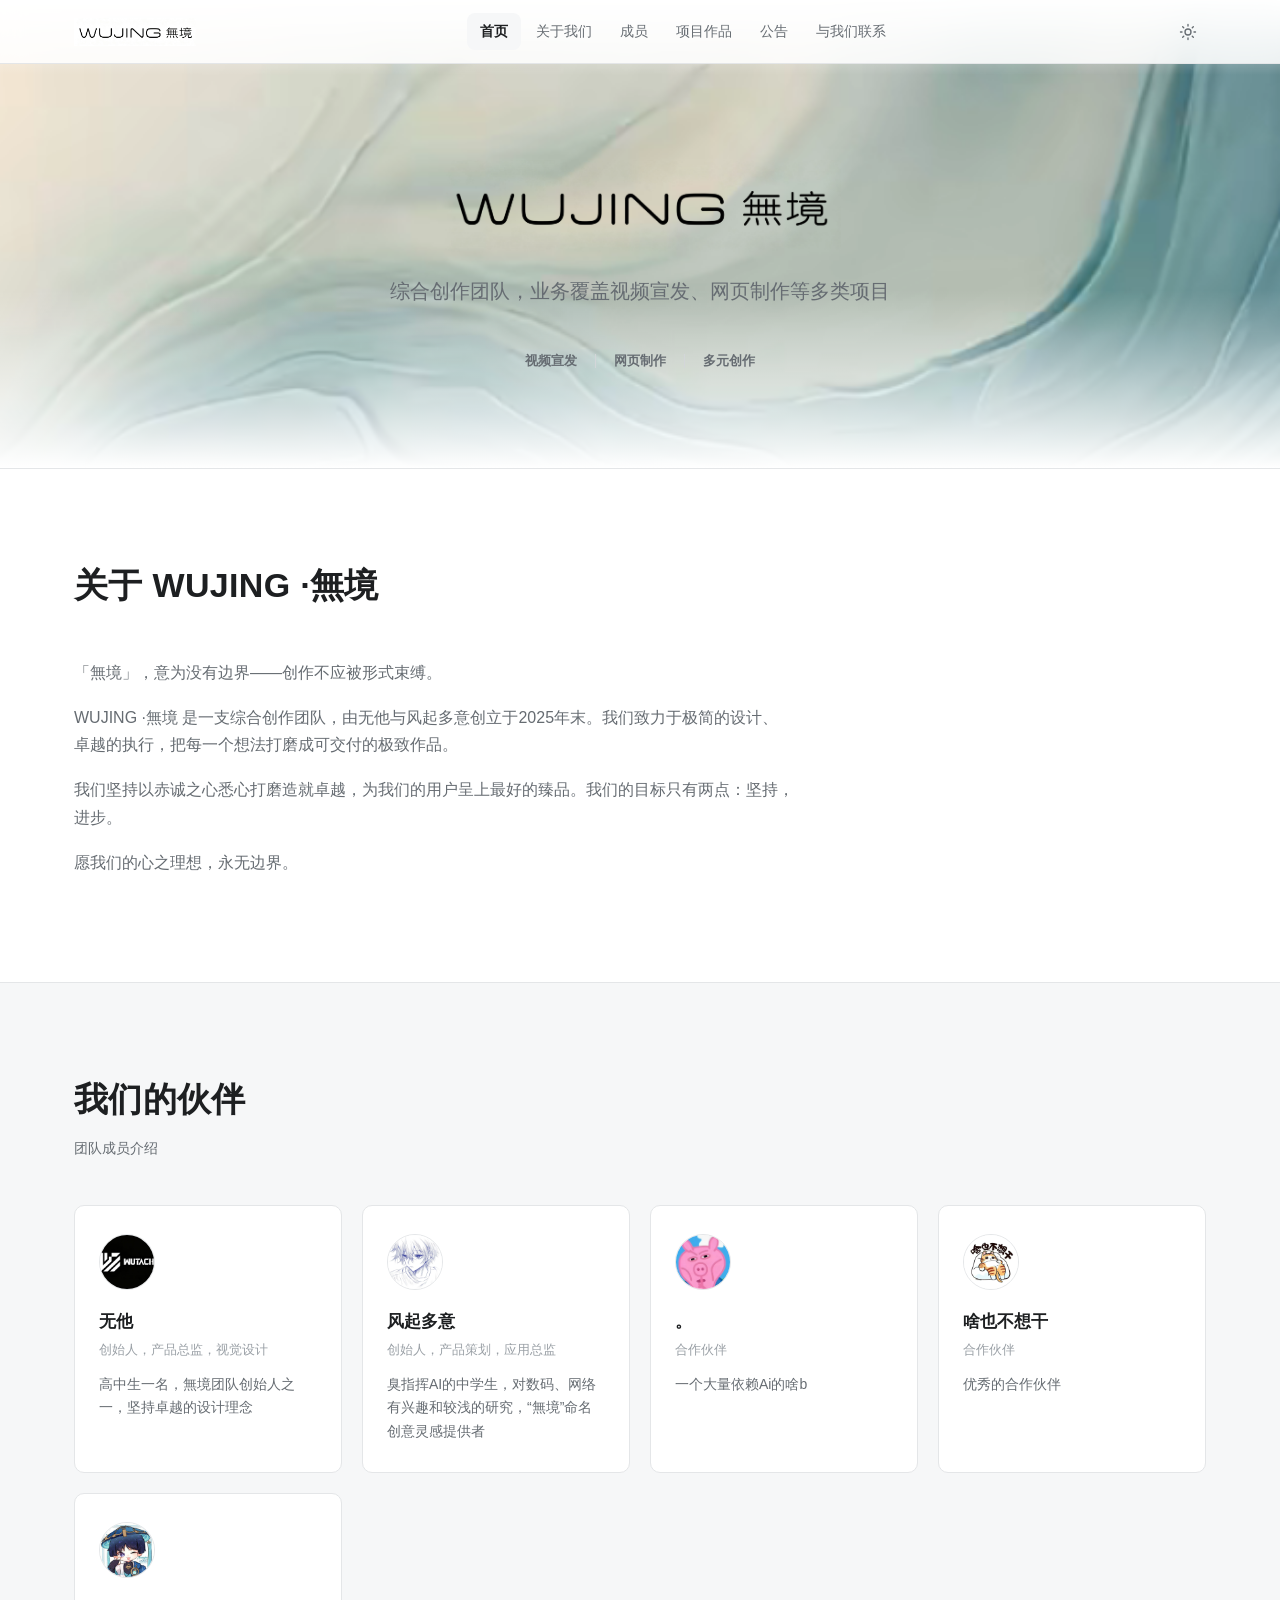
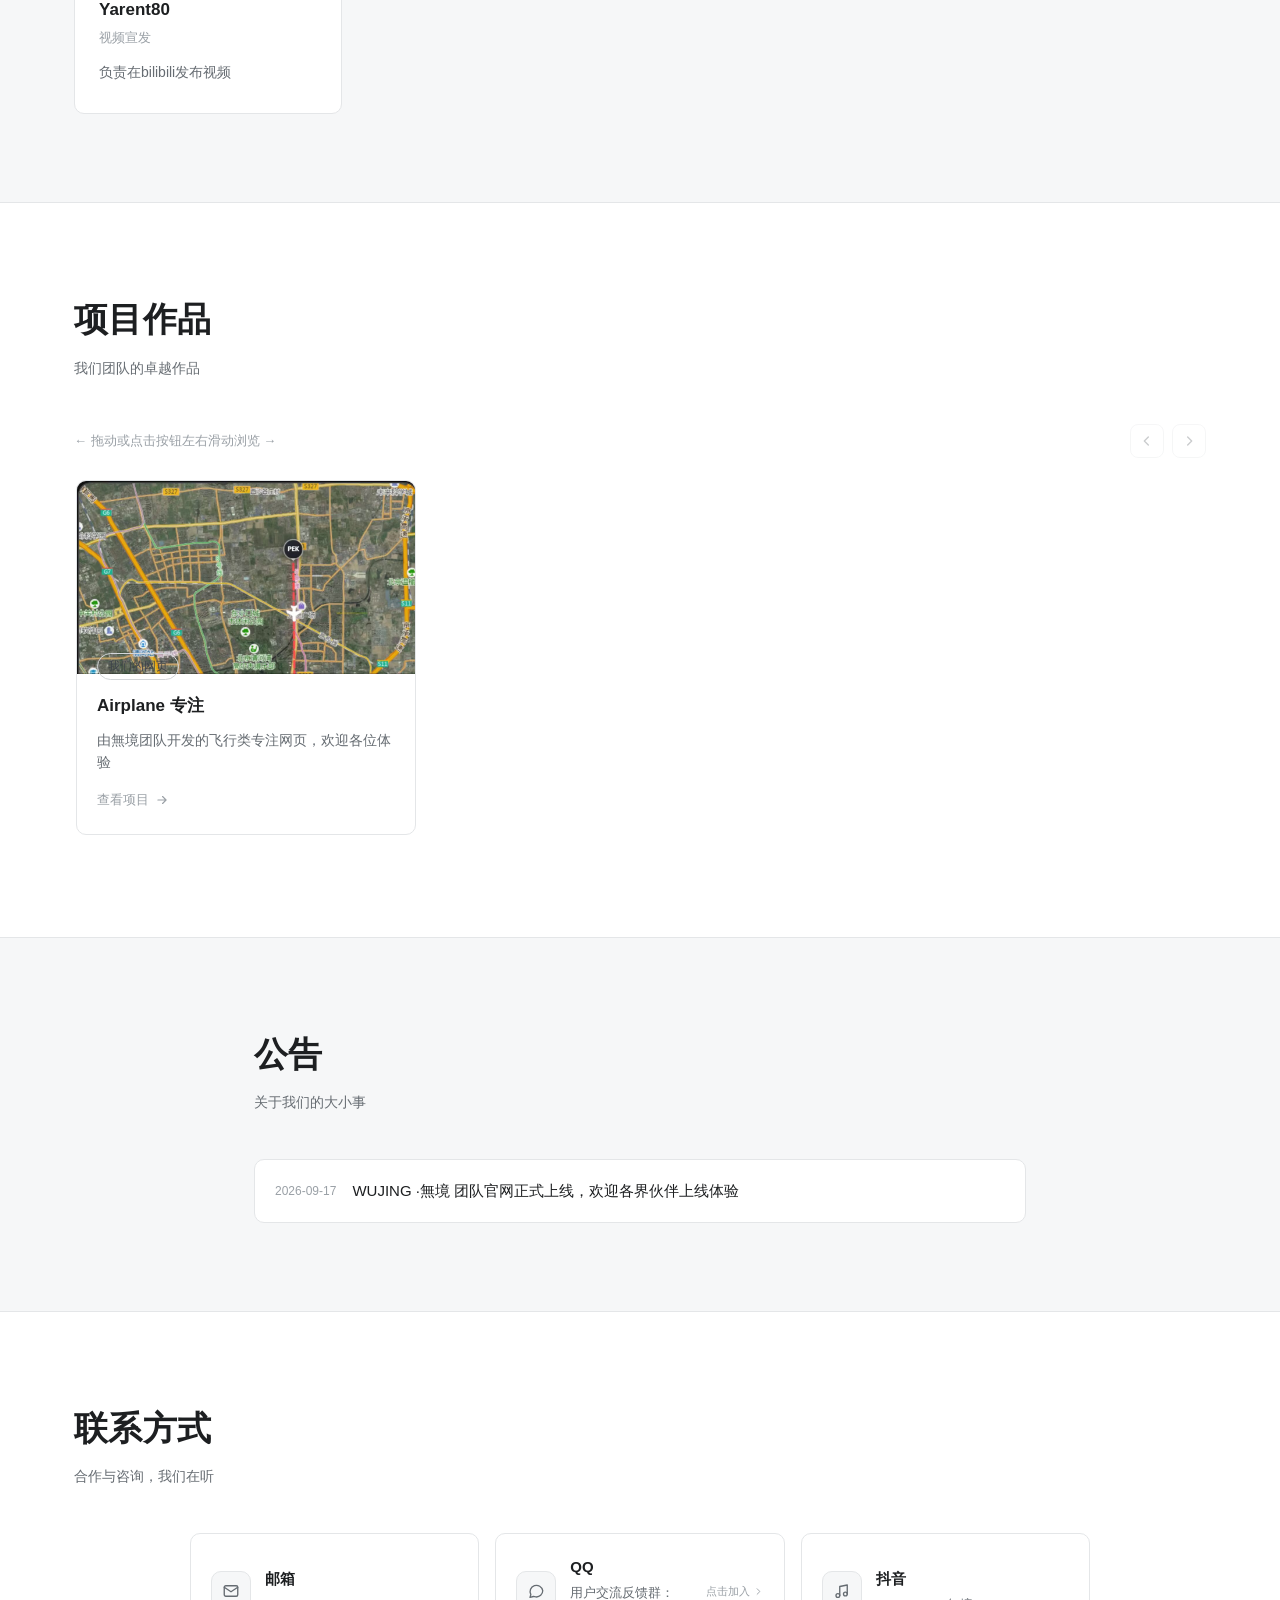
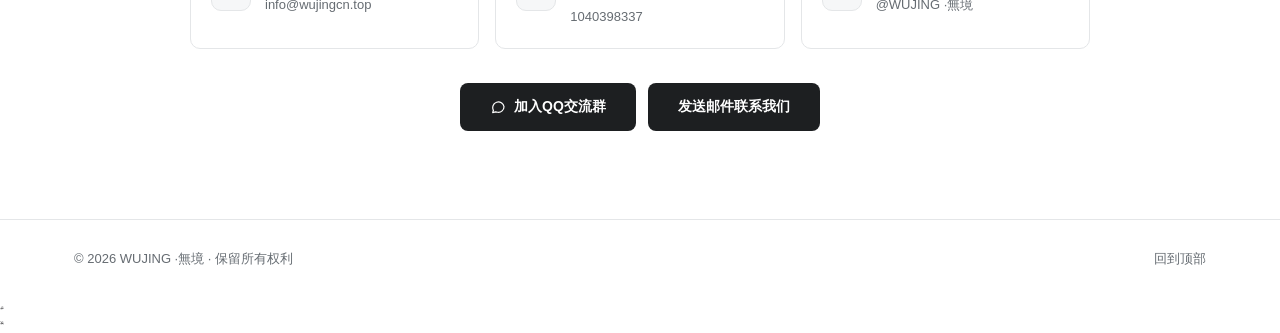
==== index.html @ ab00b9c5 "index.html" ====
<!DOCTYPE html>
<html lang="zh-CN">
<head>
  <meta charset="UTF-8">
  <meta name="viewport" content="width=device-width, initial-scale=1.0">
  <meta name="description" content="WUJING ·無境——综合创作团队，业务包含视频宣发、网页制作等多类项目。">
  <title>WUJING ·無境｜综合创作团队</title>

  <!-- 网站图标：内联 SVG 极简 W 字标，如需更换直接改下面的 path 即可 -->
  <link rel="icon" href="data:image/svg+xml,%3Csvg%20xmlns='http://www.w3.org/2000/svg'%20viewBox='0%200%2032%2032'%3E%3Crect%20width='32'%20height='32'%20rx='8'%20fill='%2322262B'/%3E%3Cpath%20d='M6.5%2023%2011%209.5%2016%2017%2021%209.5%2025.5%2023'%20stroke='%23E9ECEF'%20stroke-width='2.4'%20fill='none'%20stroke-linecap='round'%20stroke-linejoin='round'/%3E%3C/svg%3E">

  <!-- 首屏脚本：1) 给 <html> 加 js 类（控制滚动渐显动画） 2) 提前读取主题避免刷新闪烁 -->
  <script>
    document.documentElement.classList.add("js");
    (function () {
      var t = localStorage.getItem("wujing-theme");
      if (t) document.documentElement.setAttribute("data-theme", t);
    })();
  </script>

  <link rel="stylesheet" href="style.css">
</head>

<body>

  <!-- ============================================================
       顶部导航栏（如需调整导航项文字，改下面 .nav-link 里的中文即可）
       ============================================================ -->
  <header class="site-header">
    <div class="container header-inner">
      <!-- 左侧：团队商标
           ★ 更换商标图：把新图片放进 assets/ 文件夹并命名为 logo.jpeg，
             或直接修改下方 src 的文件名即可 -->
      <a href="#home" class="logo" aria-label="返回首页">
        <img src="assets/logo.jpeg" alt="WUJING ·無境" class="logo-img">
      </a>

      <!-- 中间：导航链接（电脑端横排，移动端折叠为汉堡菜单，由 script.js 控制） -->
      <nav class="main-nav" id="mainNav" aria-label="主导航">
        <a href="#home" class="nav-link">首页</a>
        <a href="#about" class="nav-link">关于我们</a>
        <a href="#members" class="nav-link">成员</a>
        <a href="#projects" class="nav-link">项目作品</a>
        <a href="#announcements" class="nav-link">公告</a>
        <a href="#contact" class="nav-link">与我们联系</a>
      </nav>

      <!-- 右侧：深色/浅色切换 + 汉堡按钮 -->
      <div class="header-actions">
        <button class="theme-toggle" id="themeToggle" aria-label="切换深色/浅色模式" title="切换深色/浅色模式">
          <!-- 太阳图标（浅色模式显示） -->
          <svg class="icon-sun" viewBox="0 0 24 24" fill="none" stroke="currentColor" stroke-width="1.8" stroke-linecap="round" stroke-linejoin="round" aria-hidden="true">
            <circle cx="12" cy="12" r="4"></circle>
            <path d="M12 2v2m0 16v2M4.9 4.9l1.4 1.4m11.4 11.4 1.4 1.4M2 12h2m16 0h2M4.9 19.1l1.4-1.4M17.7 6.3l1.4-1.4"></path>
          </svg>
          <!-- 月亮图标（深色模式显示） -->
          <svg class="icon-moon" viewBox="0 0 24 24" fill="none" stroke="currentColor" stroke-width="1.8" stroke-linecap="round" stroke-linejoin="round" aria-hidden="true">
            <path d="M20.5 14.5A8.5 8.5 0 0 1 9.5 3.5a8.5 8.5 0 1 0 11 11z"></path>
          </svg>
        </button>

        <button class="hamburger" id="hamburger" aria-label="打开菜单" aria-expanded="false">
          <span></span><span></span><span></span>
        </button>
      </div>
    </div>
  </header>

  <main>

    <!-- ============================================================
         ① 首页 Hero：背景为 assets/hero-bg.png 壁纸（换图直接替换该文件）
            主视觉为商标图（替换 assets/logo.jpeg 即换商标）；
            标语文字、服务条目可在此修改
         ============================================================ -->
    <section id="home" class="hero">
      <div class="container">
        <!-- 主视觉：商标图（替代原大标题文字） -->
        <h1 class="hero-logo reveal">
          <img src="assets/logo.jpeg" alt="WUJING ·無境">
        </h1>
        <p class="hero-tagline reveal">综合创作团队，业务覆盖视频宣发、网页制作等多类项目</p>
        <div class="hero-services reveal">
          <span>视频宣发</span><i></i>
          <span>网页制作</span><i></i>
          <span>多元创作</span>
        </div>
      </div>
    </section>

    <!-- ============================================================
         ② 团队介绍：修改文案直接改 <p> 里的文字即可
         ============================================================ -->
    <section id="about" class="section">
      <div class="container">
        <div class="section-head reveal">
          <h2>关于 WUJING ·無境</h2>
        </div>
        <div class="about-body reveal">
          <p>「無境」，意为没有边界——创作不应被形式束缚。</p>
          <p>WUJING ·無境 是一支综合创作团队，由无他与风起多意创立于2025年末。我们致力于极简的设计、卓越的执行，把每一个想法打磨成可交付的极致作品。</p>
          <p>我们坚持以赤诚之心悉心打磨造就卓越，为我们的用户呈上最好的臻品。我们的目标只有两点：坚持，进步。</p>
          <p>愿我们的心之理想，永无边界。</p>
        </div>
      </div>
    </section>

    <!-- ============================================================
         ③ 成员列表：卡片由 script.js 中的 MEMBERS 数组自动生成，
            新增/修改成员请打开 script.js 顶部「数据配置区」
         ============================================================ -->
    <section id="members" class="section section-alt">
      <div class="container">
        <div class="section-head reveal">
          <h2>我们的伙伴</h2>
          <p class="section-sub">团队成员介绍</p>
        </div>
        <div class="members-grid" id="membersGrid"></div>
      </div>
    </section>

    <!-- ============================================================
         ④ 项目作品：横向滑动卡片区，卡片由 script.js 中的 PROJECTS
            数组自动生成，点击卡片跳转外部链接；新增项目请编辑该数组
         ============================================================ -->
    <section id="projects" class="section">
      <div class="container">
        <div class="section-head reveal">
          <h2>项目作品</h2>
          <p class="section-sub">我们团队的卓越作品</p>
        </div>

        <div class="projects-wrap reveal">
          <!-- 左右滚动按钮 + 提示 -->
          <div class="projects-toolbar">
            <span class="projects-hint">← 拖动或点击按钮左右滑动浏览 →</span>
            <div class="track-btns">
              <button class="track-btn" id="trackPrev" aria-label="向左滚动">
                <svg viewBox="0 0 24 24" fill="none" stroke="currentColor" stroke-width="2" stroke-linecap="round" stroke-linejoin="round" aria-hidden="true"><path d="m14 6-6 6 6 6"></path></svg>
              </button>
              <button class="track-btn" id="trackNext" aria-label="向右滚动">
                <svg viewBox="0 0 24 24" fill="none" stroke="currentColor" stroke-width="2" stroke-linecap="round" stroke-linejoin="round" aria-hidden="true"><path d="m10 6 6 6-6 6"></path></svg>
              </button>
            </div>
          </div>

          <!-- 左右渐隐遮罩（提示还有更多卡片，可继续滑动） -->
          <div class="track-mask left"></div>
          <!-- 项目卡片横向滚动容器（卡片由 JS 注入） -->
          <div class="project-track" id="projectTrack"></div>
          <div class="track-mask right"></div>
        </div>
      </div>
    </section>

    <!-- ============================================================
         ⑤ 公告：内容由 script.js 顶部 ANNOUNCEMENTS 数组管理，
            新增 / 删除公告请编辑该数组（官网不开放访客发布/删除）
         ============================================================ -->
    <section id="announcements" class="section section-alt">
      <div class="container narrow">
        <div class="section-head reveal">
          <h2>公告</h2>
          <p class="section-sub">关于我们的大小事</p>
        </div>
        <ul class="announce-list" id="announceList"></ul>
      </div>
    </section>

    <!-- ============================================================
         ⑥ 联系方式：修改邮箱 / 微信 / 抖音信息就在下面这段
         ============================================================ -->
    <section id="contact" class="section">
      <div class="container">
        <div class="section-head reveal">
          <h2>联系方式</h2>
          <p class="section-sub">合作与咨询，我们在听</p>
        </div>

        <div class="contact-grid reveal">
          <!-- 邮箱：改成真实邮箱（同时改 href="mailto:..." 和下面的文字） -->
          <a class="contact-item" href="mailto:info@wujingcn.top">
            <span class="contact-icon">
              <svg viewBox="0 0 24 24" fill="none" stroke="currentColor" stroke-width="1.8" stroke-linecap="round" stroke-linejoin="round" aria-hidden="true"><rect x="3" y="5" width="18" height="14" rx="2"></rect><path d="m3 7 9 6 9-6"></path></svg>
            </span>
            <span>
              <h3>邮箱</h3>
              <p>info@wujingcn.top</p>
            </span>
          </a>

          <!-- QQ 交流群：整卡可点击跳转官方一键加群链接，右侧为企鹅徽章 + 「点击加入」提示 -->
          <a class="contact-item contact-join" href="https://qm.qq.com/cgi-bin/qm/qr?k=BEuS1qSnmSt6-jcE9arZcIktm2FINuJ1&amp;jump_from=webapi&amp;authKey=3SCsayGiLuiNjakJJwLGvFA+zNsJNa76bhTiC/HzdpK5VV6lnWRjrxRDzHFZt947" target="_blank" rel="noopener">
            <span class="contact-icon">
              <svg viewBox="0 0 24 24" fill="none" stroke="currentColor" stroke-width="1.8" stroke-linecap="round" stroke-linejoin="round" aria-hidden="true"><path d="M21 11.5a8.4 8.4 0 0 1-9.3 8.4 8.9 8.9 0 0 1-3.2-.6L4 20.5l1.1-3.6A8.5 8.5 0 1 1 21 11.5z"></path></svg>
            </span>
            <span>
              <h3>QQ</h3>
              <p>用户交流反馈群：</p>
              <p>1040398337</p>
            </span>
            <span class="qq-join">
              <span class="join-hint">点击加入<svg viewBox="0 0 24 24" fill="none" stroke="currentColor" stroke-width="2" stroke-linecap="round" stroke-linejoin="round" aria-hidden="true"><path d="m9 6 6 6-6 6"></path></svg></span>
            </span>
          </a>

          <!-- 抖音：改成真实账号 -->
          <div class="contact-item">
            <span class="contact-icon">
              <svg viewBox="0 0 24 24" fill="none" stroke="currentColor" stroke-width="1.8" stroke-linecap="round" stroke-linejoin="round" aria-hidden="true"><path d="M9 18V6l10-2v12"></path><circle cx="6.5" cy="18" r="2.5"></circle><circle cx="16.5" cy="16" r="2.5"></circle></svg>
            </span>
            <span>
              <h3>抖音</h3>
              <p>@WUJING ·無境</p>
            </span>
          </div>
        </div>

        <!-- 一键联系按钮：加入QQ交流群 + 发送邮件 -->
        <div class="contact-cta reveal">
          <a class="btn btn-qq" href="https://qm.qq.com/cgi-bin/qm/qr?k=BEuS1qSnmSt6-jcE9arZcIktm2FINuJ1&amp;jump_from=webapi&amp;authKey=3SCsayGiLuiNjakJJwLGvFA+zNsJNa76bhTiC/HzdpK5VV6lnWRjrxRDzHFZt947" target="_blank" rel="noopener">
            <svg viewBox="0 0 24 24" fill="none" stroke="currentColor" stroke-width="1.8" stroke-linecap="round" stroke-linejoin="round" aria-hidden="true"><path d="M21 11.5a8.4 8.4 0 0 1-9.3 8.4 8.9 8.9 0 0 1-3.2-.6L4 20.5l1.1-3.6A8.5 8.5 0 1 1 21 11.5z"></path></svg>
            加入QQ交流群
          </a>
          <a class="btn" href="mailto:info@wujingcn.top">发送邮件联系我们</a>
        </div>
      </div>
    </section>

  </main>

  <!-- ============================================================
       页脚：年份自动更新，无需手动修改
       ============================================================ -->
  <footer class="site-footer">
    <div class="container footer-inner">
      <p>© <span id="year">2026</span> WUJING ·無境 · 保留所有权利</p>
      <a href="#home" class="back-top">回到顶部</a>
    </div>
  </footer>

  <!-- 背景音乐：右下角悬浮按钮，首次点击页面任意位置后自动开始播放 -->
  <button class="music-toggle" id="musicToggle" aria-label="背景音乐开关" title="背景音乐">
    <!-- 播放中：音符图标 -->
    <svg class="music-icon icon-playing" viewBox="0 0 24 24" fill="none" stroke="currentColor" stroke-width="1.8" stroke-linecap="round" stroke-linejoin="round" aria-hidden="true">
      <path d="M9 18V6l10-2v12"></path>
      <circle cx="6.5" cy="18" r="2.5"></circle>
      <circle cx="16.5" cy="16" r="2.5"></circle>
    </svg>
    <!-- 已暂停：音符加斜杠 -->
    <svg class="music-icon icon-muted" viewBox="0 0 24 24" fill="none" stroke="currentColor" stroke-width="1.8" stroke-linecap="round" stroke-linejoin="round" aria-hidden="true">
      <path d="M9 18V6l10-2v12"></path>
      <circle cx="6.5" cy="18" r="2.5"></circle>
      <circle cx="16.5" cy="16" r="2.5"></circle>
      <line x1="3" y1="3" x2="21" y2="21"></line>
    </svg>
  </button>
  <audio id="bgm" src="assets/bgm.mp3" loop preload="auto"></audio>

  <!-- 页面逻辑与数据配置（成员 / 项目 / 公告都在里面改） -->
  <script src="script.js"></script>
</body>
</html>
---- style.css ----
/* ============================================================
   WUJING ·無境 团队官网样式表 style.css
   ------------------------------------------------------------
   目录：
   01 设计变量（浅色 / 深色主题，改配色只改这里）
   02 基础重置与通用
   03 布局容器
   04 顶部导航（含汉堡菜单）
   05 Hero 首页
   06 章节通用
   07 团队介绍
   08 成员列表
   09 项目作品（横向滑动卡片）
   10 公告
   11 联系方式
   12 页脚
   13 滚动渐显动画
   14 响应式（手机 / 平板）
   ============================================================ */

/* ========== 01 设计变量 ==========
   配色基调：灰白黑，灰色偏银灰，高级极简（参考 Notion）。
   想调整整体颜色，改下面这些变量即可，两套主题都要改。 */
:root {
  /* 浅色模式 */
  --bg: #ffffff;                /* 页面背景 */
  --bg-soft: #f6f7f8;           /* 次级背景（灰银） */
  --surface: #ffffff;           /* 卡片背景 */
  --border: #e4e6e8;            /* 细边框 */
  --border-strong: #d3d6d9;     /* 强调边框（hover 时） */
  --text: #1d1f21;              /* 主文字 */
  --text-2: #666c72;            /* 次级文字 */
  --text-3: #9aa0a6;            /* 弱文字 */
  --accent: #3f454b;            /* 强调色（银灰深） */
  --accent-hover: #202327;
  --header-bg: rgba(255, 255, 255, 0.85);
  --shadow-sm: 0 1px 2px rgba(0, 0, 0, 0.05);
  --shadow-md: 0 6px 20px rgba(0, 0, 0, 0.07);
  --header-h: 64px;             /* 顶部导航高度 */
  --radius: 10px;               /* 卡片圆角 */
  --font: -apple-system, BlinkMacSystemFont, "Segoe UI", "PingFang SC",
          "HarmonyOS Sans SC", "Microsoft YaHei", "Noto Sans SC", sans-serif;
  color-scheme: light;
}

/* 深色模式：加在 <html> 上的 data-theme="dark" 会覆盖以上变量 */
html[data-theme="dark"] {
  --bg: #17181a;
  --bg-soft: #1e2022;
  --surface: #1e2022;
  --border: #2a2d30;
  --border-strong: #3a3e42;
  --text: #ececec;
  --text-2: #9ba0a6;
  --text-3: #6b7075;
  --accent: #c6cbd0;
  --accent-hover: #f0f1f2;
  --header-bg: rgba(23, 24, 26, 0.85);
  --shadow-sm: 0 1px 2px rgba(0, 0, 0, 0.3);
  --shadow-md: 0 6px 20px rgba(0, 0, 0, 0.35);
  color-scheme: dark;
}

/* ========== 02 基础重置与通用 ========== */
*,
*::before,
*::after {
  box-sizing: border-box;
  margin: 0;
  padding: 0;
}

html {
  scroll-behavior: smooth; /* 页面平滑滚动 */
}

body {
  font-family: var(--font);
  background: var(--bg);
  color: var(--text);
  line-height: 1.7;
  -webkit-font-smoothing: antialiased;
  transition: background-color 0.3s ease, color 0.3s ease;
}

img {
  max-width: 100%;
  display: block;
}

a {
  color: inherit;
  text-decoration: none;
}

button {
  font-family: inherit;
  cursor: pointer;
  border: none;
  background: none;
  color: inherit;
}

ul {
  list-style: none;
}

/* 锚点定位时，为固定的顶部导航留出高度，避免标题被遮住 */
section[id] {
  scroll-margin-top: calc(var(--header-h) + 10px);
}

/* ========== 03 布局容器 ========== */
.container {
  max-width: 1180px;
  margin: 0 auto;
  padding: 0 24px;
}

.container.narrow {
  max-width: 820px;
}

/* ========== 04 顶部导航 ========== */
.site-header {
  position: fixed;
  top: 0;
  left: 0;
  right: 0;
  height: var(--header-h);
  background: var(--header-bg);
  -webkit-backdrop-filter: blur(12px);
  backdrop-filter: blur(12px);
  border-bottom: 1px solid var(--border);
  z-index: 100;
}

.header-inner {
  height: 100%;
  display: flex;
  align-items: center;
  justify-content: space-between;
  gap: 16px;
}

/* 左侧团队商标 */
.logo {
  display: flex;
  align-items: center;
  flex: 0 0 auto;
}

/* 商标图片：高度随导航栏固定，宽度自动等比
   浅色模式：multiply 混合让白色底与导航栏自然融合（只剩黑色文字）；
   深色模式：反相为「白字黑底」再 lighten 混合，黑底融入深色导航栏 */
.logo-img {
  height: 28px;
  width: auto;
  display: block;
  mix-blend-mode: multiply;
}

html[data-theme="dark"] .logo-img {
  filter: invert(1);
  mix-blend-mode: lighten;
}

/* 中间导航链接 */
.main-nav {
  display: flex;
  align-items: center;
  gap: 2px;
}

.nav-link {
  padding: 7px 13px;
  border-radius: 8px;
  font-size: 14px;
  color: var(--text-2);
  transition: color 0.2s ease, background-color 0.2s ease;
}

.nav-link:hover {
  color: var(--text);
  background: var(--bg-soft);
}

/* 当前所在板块高亮 */
.nav-link.active {
  color: var(--text);
  background: var(--bg-soft);
  font-weight: 600;
}

/* 右侧按钮区 */
.header-actions {
  display: flex;
  align-items: center;
  gap: 4px;
}

/* 深浅色切换按钮 */
.theme-toggle {
  width: 36px;
  height: 36px;
  border-radius: 8px;
  display: grid;
  place-items: center;
  color: var(--text-2);
  transition: color 0.2s ease, background-color 0.2s ease;
}

.theme-toggle:hover {
  color: var(--text);
  background: var(--bg-soft);
}

.theme-toggle svg {
  width: 18px;
  height: 18px;
}

/* 浅色显示太阳，深色显示月亮 */
.theme-toggle .icon-moon {
  display: none;
}

html[data-theme="dark"] .theme-toggle .icon-sun {
  display: none;
}

html[data-theme="dark"] .theme-toggle .icon-moon {
  display: block;
}

/* 汉堡按钮（默认隐藏，移动端显示） */
.hamburger {
  display: none;
  width: 36px;
  height: 36px;
  flex-direction: column;
  align-items: center;
  justify-content: center;
  gap: 5px;
  border-radius: 8px;
}

.hamburger span {
  width: 18px;
  height: 2px;
  background: var(--text);
  border-radius: 2px;
  transition: transform 0.25s ease, opacity 0.25s ease;
}

/* 展开后变成 X 形 */
.hamburger.open span:nth-child(1) {
  transform: translateY(7px) rotate(45deg);
}

.hamburger.open span:nth-child(2) {
  opacity: 0;
}

.hamburger.open span:nth-child(3) {
  transform: translateY(-7px) rotate(-45deg);
}

/* ========== 05 Hero 首页 ==========
   ★ 设置 Hero 背景壁纸：
     1) 把壁纸图片放进 assets/ 目录（当前为 assets/hero-bg.png）
     2) 想换壁纸，直接替换 assets/hero-bg.png 这个文件即可 */
.hero {
  position: relative;
  isolation: isolate; /* 建立独立层叠上下文：让负 z-index 遮罩压在壁纸上、文字之下，且不影响商标抠图混合 */
  padding: calc(var(--header-h) + 96px) 0 96px;
  text-align: center;
  border-bottom: 1px solid var(--border);
  /* 背景壁纸（图片放到 assets/ 文件夹，替换文件即换壁纸） */
  background-image: url("assets/hero-bg.png");
  background-size: cover;
  background-position: center;
}

/* 背景壁纸上下渐隐：顶部淡入页面原色、底部渐出回页面原色，
   让壁纸与下方正文区自然衔接 */
.hero::before {
  content: "";
  position: absolute;
  inset: 0;
  z-index: -1; /* 绘制在壁纸之上、正文文字之下：只压暗壁纸，不盖文字、不影响商标抠图 */
  pointer-events: none;
  background: linear-gradient(
    to bottom,
    var(--bg) 0%,
    rgba(255, 255, 255, 0) 16%,
    rgba(255, 255, 255, 0) 62%,
    var(--bg) 100%
  );
}

/* 深色模式下压暗壁纸：从顶部就开始压暗（覆盖标语所在区域），
   底部再渐变回页面原色；颜色与 --bg 深色值 #17181a 对应 */
html[data-theme="dark"] .hero::before {
  background: linear-gradient(
    to bottom,
    var(--bg) 0%,
    rgba(23, 24, 26, 0.8) 3%,
    rgba(23, 24, 26, 0.78) 12%,
    rgba(23, 24, 26, 0.78) 72%,
    var(--bg) 100%
  );
}

/* 深色模式下提亮 Hero 文字，保证在压暗的壁纸上清晰可读 */
html[data-theme="dark"] .hero-tagline {
  color: #d8dbe0;
}

html[data-theme="dark"] .hero-services span {
  color: #c3c8cd;
}

html[data-theme="dark"] .hero-services i {
  background: #5a6066;
}

/* Hero 主视觉：用商标图替代大标题文字（壁纸背景下更协调）
   ★ 换商标图：替换 assets/logo.jpeg 即可；
   浅色：multiply 让白色底与壁纸融合；深色：反相为白字再 lighten 融合 */
.hero-logo {
  margin: 0 auto;
  width: fit-content;
}

.hero-logo img {
  height: clamp(56px, 9vw, 92px);
  width: auto;
  display: block;
  mix-blend-mode: multiply;
}

html[data-theme="dark"] .hero-logo img {
  filter: invert(1);
  mix-blend-mode: lighten;
}

.hero-tagline {
  margin-top: 22px;
  font-size: clamp(16px, 2.4vw, 20px);
  color: var(--text-2);
  max-width: 560px;
  margin-left: auto;
  margin-right: auto;
}

/* 服务条目：用细竖线分隔 */
.hero-services {
  margin-top: 42px;
  display: flex;
  align-items: center;
  justify-content: center;
}

.hero-services span {
  font-size: 13px;
  font-weight: 600;
  color: var(--text-2); /* 浅色模式下用次级色，避免太浅难读 */
  padding: 0 18px;
  white-space: nowrap;
}

.hero-services i {
  width: 1px;
  height: 14px;
  background: var(--border-strong);
  flex: 0 0 auto;
}

/* ========== 06 章节通用 ========== */
.section {
  padding: 88px 0;
}

/* 交替背景块（灰银） */
.section-alt {
  background: var(--bg-soft);
  border-top: 1px solid var(--border);
  border-bottom: 1px solid var(--border);
}

.section-head {
  margin-bottom: 44px;
}

.section-head h2 {
  font-size: clamp(26px, 4vw, 34px);
  font-weight: 700;
  letter-spacing: 0.01em;
}

.section-sub {
  margin-top: 8px;
  color: var(--text-2);
  font-size: 14px;
}

/* ========== 07 团队介绍 ========== */
.about-body {
  max-width: 720px;
}

.about-body p {
  margin-bottom: 18px;
  color: var(--text-2);
  font-size: 16px;
}

.about-body p strong {
  color: var(--text);
  font-weight: 600;
}

/* ========== 08 成员列表 ========== */
.members-grid {
  display: grid;
  grid-template-columns: repeat(auto-fill, minmax(240px, 1fr));
  gap: 20px;
}

.member-card {
  background: var(--surface);
  border: 1px solid var(--border);
  border-radius: var(--radius);
  padding: 28px 24px;
  transition: transform 0.25s ease, border-color 0.25s ease, box-shadow 0.25s ease;
}

.member-card:hover {
  transform: translateY(-3px);
  border-color: var(--border-strong);
  box-shadow: var(--shadow-md);
}

/* 头像：有图片显示图片（圆形裁切），没有则显示姓名首字占位 */
.member-avatar {
  width: 56px;
  height: 56px;
  border-radius: 50%;
  background: var(--bg-soft);
  border: 1px solid var(--border);
  display: grid;
  place-items: center;
  font-size: 20px;
  font-weight: 700;
  color: var(--text-2);
  margin-bottom: 18px;
  overflow: hidden;
}

.member-avatar img {
  width: 100%;
  height: 100%;
  object-fit: cover;
  display: block;
}

.member-name {
  font-size: 17px;
  font-weight: 600;
}

.member-role {
  margin-top: 2px;
  font-size: 13px;
  color: var(--text-3);
}

.member-bio {
  margin-top: 12px;
  font-size: 14px;
  color: var(--text-2);
}

/* ========== 09 项目作品（横向滑动卡片） ========== */
.projects-wrap {
  position: relative;
}

/* 工具栏：左提示 + 右按钮 */
.projects-toolbar {
  display: flex;
  align-items: center;
  justify-content: space-between;
  margin-bottom: 18px;
}

.projects-hint {
  font-size: 13px;
  color: var(--text-3);
}

.track-btns {
  display: flex;
  gap: 8px;
}

.track-btn {
  width: 34px;
  height: 34px;
  border-radius: 8px;
  border: 1px solid var(--border);
  display: grid;
  place-items: center;
  color: var(--text-2);
  transition: color 0.2s ease, background-color 0.2s ease, border-color 0.2s ease;
}

.track-btn:hover {
  border-color: var(--border-strong);
  color: var(--text);
  background: var(--bg-soft);
}

.track-btn:disabled {
  opacity: 0.35;
  pointer-events: none;
}

.track-btn svg {
  width: 16px;
  height: 16px;
}

/* 卡片滚动容器：横向溢出，隐藏滚动条，支持拖拽 */
.project-track {
  display: flex;
  gap: 18px;
  overflow-x: auto;
  scroll-snap-type: x mandatory;
  padding: 4px 2px 14px;
  cursor: grab;
  scrollbar-width: none; /* Firefox 隐藏滚动条 */
}

.project-track::-webkit-scrollbar {
  display: none; /* Chrome / Safari 隐藏滚动条 */
}

.project-track.dragging {
  cursor: grabbing;
  scroll-snap-type: none; /* 拖拽时关闭吸附，避免跳动 */
}

/* 单张卡片：固定宽度，横向排列 */
.project-card {
  flex: 0 0 clamp(270px, 30vw, 340px);
  scroll-snap-align: start;
  background: var(--surface);
  border: 1px solid var(--border);
  border-radius: var(--radius);
  overflow: hidden;
  transition: transform 0.25s ease, border-color 0.25s ease, box-shadow 0.25s ease;
}

.project-card:hover {
  transform: translateY(-3px);
  border-color: var(--border-strong);
  box-shadow: var(--shadow-md);
}

/* 整张卡片可点击（a 标签占满） */
.project-card-link {
  display: block;
  height: 100%;
}

/* 封面区：有图显示图，无图显示灰色占位（分类名） */
.card-media {
  height: 150px;
  background: var(--bg-soft);
  border-bottom: 1px solid var(--border);
  display: grid;
  place-items: center;
  color: var(--text-3);
  font-size: 13px;
  letter-spacing: 0.18em;
}

.card-media img {
  width: 100%;
  height: 100%;
  object-fit: cover;
}

.card-body {
  padding: 20px 20px 22px;
}

.card-tag {
  display: inline-block;
  font-size: 12px;
  color: var(--accent);
  border: 1px solid var(--border-strong);
  padding: 2px 10px;
  border-radius: 999px;
}

.card-title {
  margin-top: 12px;
  font-size: 17px;
  font-weight: 600;
}

.card-desc {
  margin-top: 8px;
  font-size: 14px;
  color: var(--text-2);
  line-height: 1.6;
  display: -webkit-box;
  -webkit-line-clamp: 2;
  -webkit-box-orient: vertical;
  overflow: hidden;
}

.card-footer {
  margin-top: 16px;
  display: flex;
  align-items: center;
  gap: 6px;
  font-size: 13px;
  color: var(--text-3);
}

.card-footer svg {
  width: 14px;
  height: 14px;
  transition: transform 0.2s ease;
}

.project-card:hover .card-footer svg {
  transform: translateX(3px);
}

/* 左右渐隐遮罩：提示还有更多卡片，可继续滑动 */
.track-mask {
  position: absolute;
  top: 0;
  bottom: 0;
  width: 48px;
  pointer-events: none;
  opacity: 0;
  transition: opacity 0.3s ease;
  z-index: 2;
}

.track-mask.left {
  left: -1px;
  background: linear-gradient(to right, var(--bg), transparent);
}

.track-mask.right {
  right: -1px;
  background: linear-gradient(to left, var(--bg), transparent);
}

.track-mask.show {
  opacity: 1;
}

/* ========== 10 公告 ========== */
.announce-list {
  display: flex;
  flex-direction: column;
  gap: 12px;
}

.announce-item {
  display: flex;
  align-items: flex-start;
  gap: 16px;
  background: var(--surface);
  border: 1px solid var(--border);
  border-radius: var(--radius);
  padding: 18px 20px;
  transition: border-color 0.2s ease;
}

.announce-item:hover {
  border-color: var(--border-strong);
}

.announce-date {
  flex: 0 0 auto;
  font-size: 12px;
  color: var(--text-3);
  padding-top: 3px;
  font-variant-numeric: tabular-nums;
  white-space: nowrap;
}

.announce-text {
  flex: 1;
  font-size: 15px;
}

/* ========== 11 联系方式 ========== */
.contact-grid {
  display: grid;
  grid-template-columns: repeat(auto-fit, minmax(240px, 1fr));
  gap: 16px;
  max-width: 900px;
  margin: 0 auto;
}

.contact-item {
  display: flex;
  align-items: center;
  gap: 14px;
  background: var(--surface);
  border: 1px solid var(--border);
  border-radius: var(--radius);
  padding: 20px;
  transition: border-color 0.2s ease, box-shadow 0.2s ease;
}

.contact-item:hover {
  border-color: var(--border-strong);
  box-shadow: var(--shadow-sm);
}

.contact-icon {
  width: 40px;
  height: 40px;
  border-radius: 10px;
  background: var(--bg-soft);
  border: 1px solid var(--border);
  display: grid;
  place-items: center;
  color: var(--text-2);
  flex: 0 0 auto;
}

.contact-icon svg {
  width: 18px;
  height: 18px;
}

.contact-item h3 {
  font-size: 15px;
  font-weight: 600;
}

.contact-item p {
  font-size: 13px;
  color: var(--text-2);
  margin-top: 2px;
  word-break: break-all;
}

.contact-cta {
  margin-top: 34px;
  display: flex;
  flex-wrap: wrap;
  gap: 12px;
  justify-content: center;
}

.btn {
  display: inline-block;
  padding: 12px 30px;
  border-radius: 8px;
  background: var(--text);
  color: var(--bg);
  font-size: 14px;
  font-weight: 600;
  transition: opacity 0.2s ease, transform 0.2s ease;
}

.btn:hover {
  opacity: 0.88;
}

/* —— QQ 加群：双按钮 + QQ 卡片右侧企鹅徽章 / 「点击加入」提示 —— */
.btn-qq {
  display: inline-flex;
  align-items: center;
  gap: 8px;
}

.btn-qq svg {
  width: 16px;
  height: 16px;
}

/* QQ 联系卡片：整卡可点击跳转加群 */
.contact-join {
  cursor: pointer;
}

.qq-join {
  margin-left: auto;
  display: flex;
  flex-direction: column;
  align-items: center;
  gap: 5px;
}

.join-hint {
  display: inline-flex;
  align-items: center;
  gap: 3px;
  font-size: 11px;
  color: var(--text-3);
  white-space: nowrap;
  transition: color 0.2s ease;
}

.join-hint svg {
  width: 11px;
  height: 11px;
  transition: transform 0.2s ease;
}

.contact-join:hover .join-hint {
  color: var(--text);
}

.contact-join:hover .join-hint svg {
  transform: translateX(2px);
}

/* ========== 12 页脚 ========== */
.site-footer {
  border-top: 1px solid var(--border);
  padding: 28px 0;
}

.footer-inner {
  display: flex;
  align-items: center;
  justify-content: space-between;
  gap: 12px;
  font-size: 13px;
  color: var(--text-2);
  flex-wrap: wrap;
}

.back-top {
  color: var(--text-2);
  transition: color 0.2s ease;
}

.back-top:hover {
  color: var(--text);
}

/* ========== 13 滚动渐显动画（仅在启用 JS 时生效） ========== */
.js .reveal {
  opacity: 0;
  transform: translateY(12px);
  transition: opacity 0.6s ease, transform 0.6s ease;
}

.js .reveal.visible {
  opacity: 1;
  transform: none;
}

/* 尊重系统「减少动态效果」设置：关闭平滑滚动与动画 */
@media (prefers-reduced-motion: reduce) {
  html {
    scroll-behavior: auto;
  }
  .js .reveal {
    opacity: 1;
    transform: none;
    transition: none;
  }
  *,
  *::before,
  *::after {
    animation-duration: 0.01ms !important;
    transition-duration: 0.01ms !important;
  }
}

/* ========== 14 响应式（手机 / 平板） ========== */
@media (max-width: 768px) {
  /* 汉堡菜单显示，导航折叠为下拉面板 */
  .hamburger {
    display: flex;
  }

  .main-nav {
    position: absolute;
    top: var(--header-h);
    left: 0;
    right: 0;
    flex-direction: column;
    align-items: stretch;
    gap: 2px;
    background: var(--bg);
    border-bottom: 1px solid var(--border);
    padding: 10px 16px 16px;
    display: none;
    box-shadow: var(--shadow-md);
  }

  .main-nav.open {
    display: flex;
  }

  .nav-link {
    padding: 12px 14px;
    border-radius: 8px;
  }

  .section {
    padding: 64px 0;
  }

  .hero {
    padding: calc(var(--header-h) + 56px) 0 64px;
  }

  .section-head {
    margin-bottom: 32px;
  }

  /* 移动端部分次要文字加大，保证可读性 */
  .member-role,
  .contact-item p,
  .card-footer {
    font-size: 14px;
  }

  .announce-date,
  .card-tag {
    font-size: 13px;
  }

  /* 提示文字在窄屏下隐藏，减少干扰 */
  .projects-hint {
    display: none;
  }
}

@media (max-width: 480px) {
  .container {
    padding: 0 18px;
  }

  .logo-img {
    height: 22px;
  }

  .hero-services span {
    padding: 0 12px;
  }
}
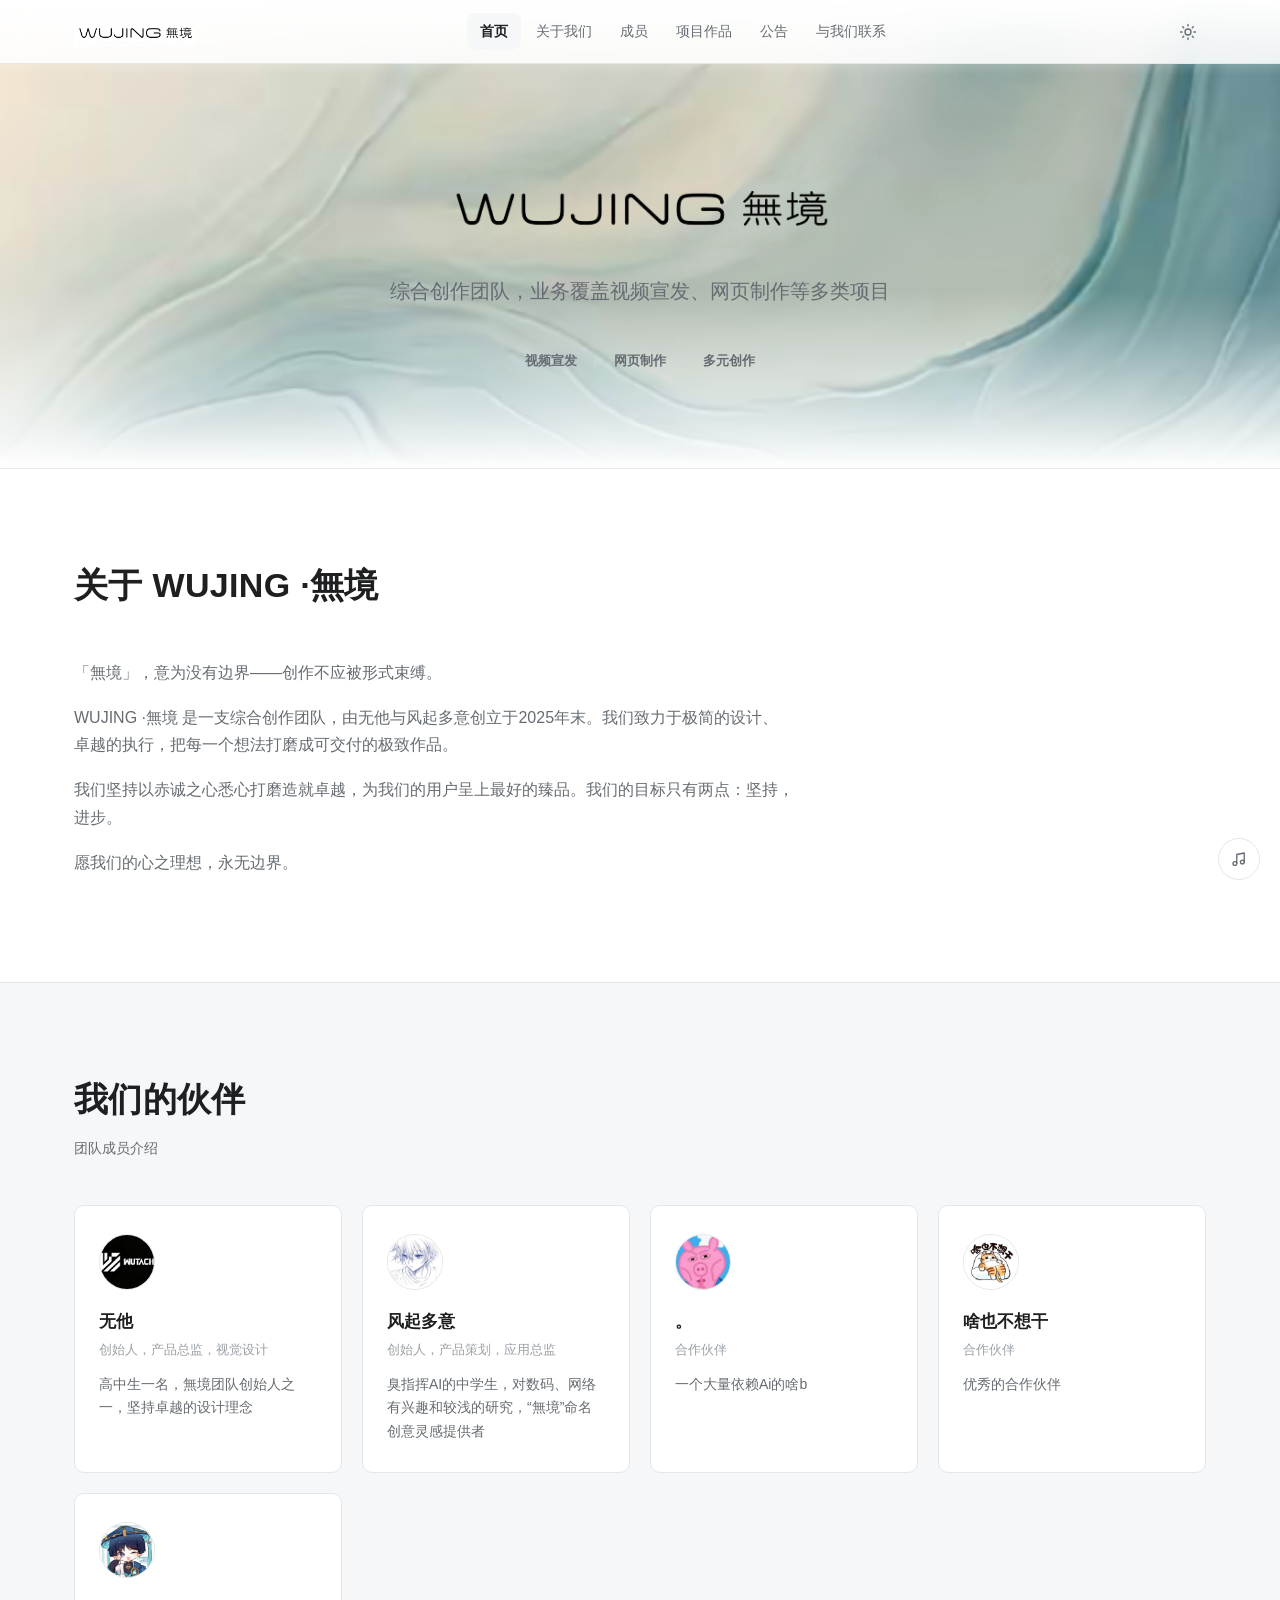
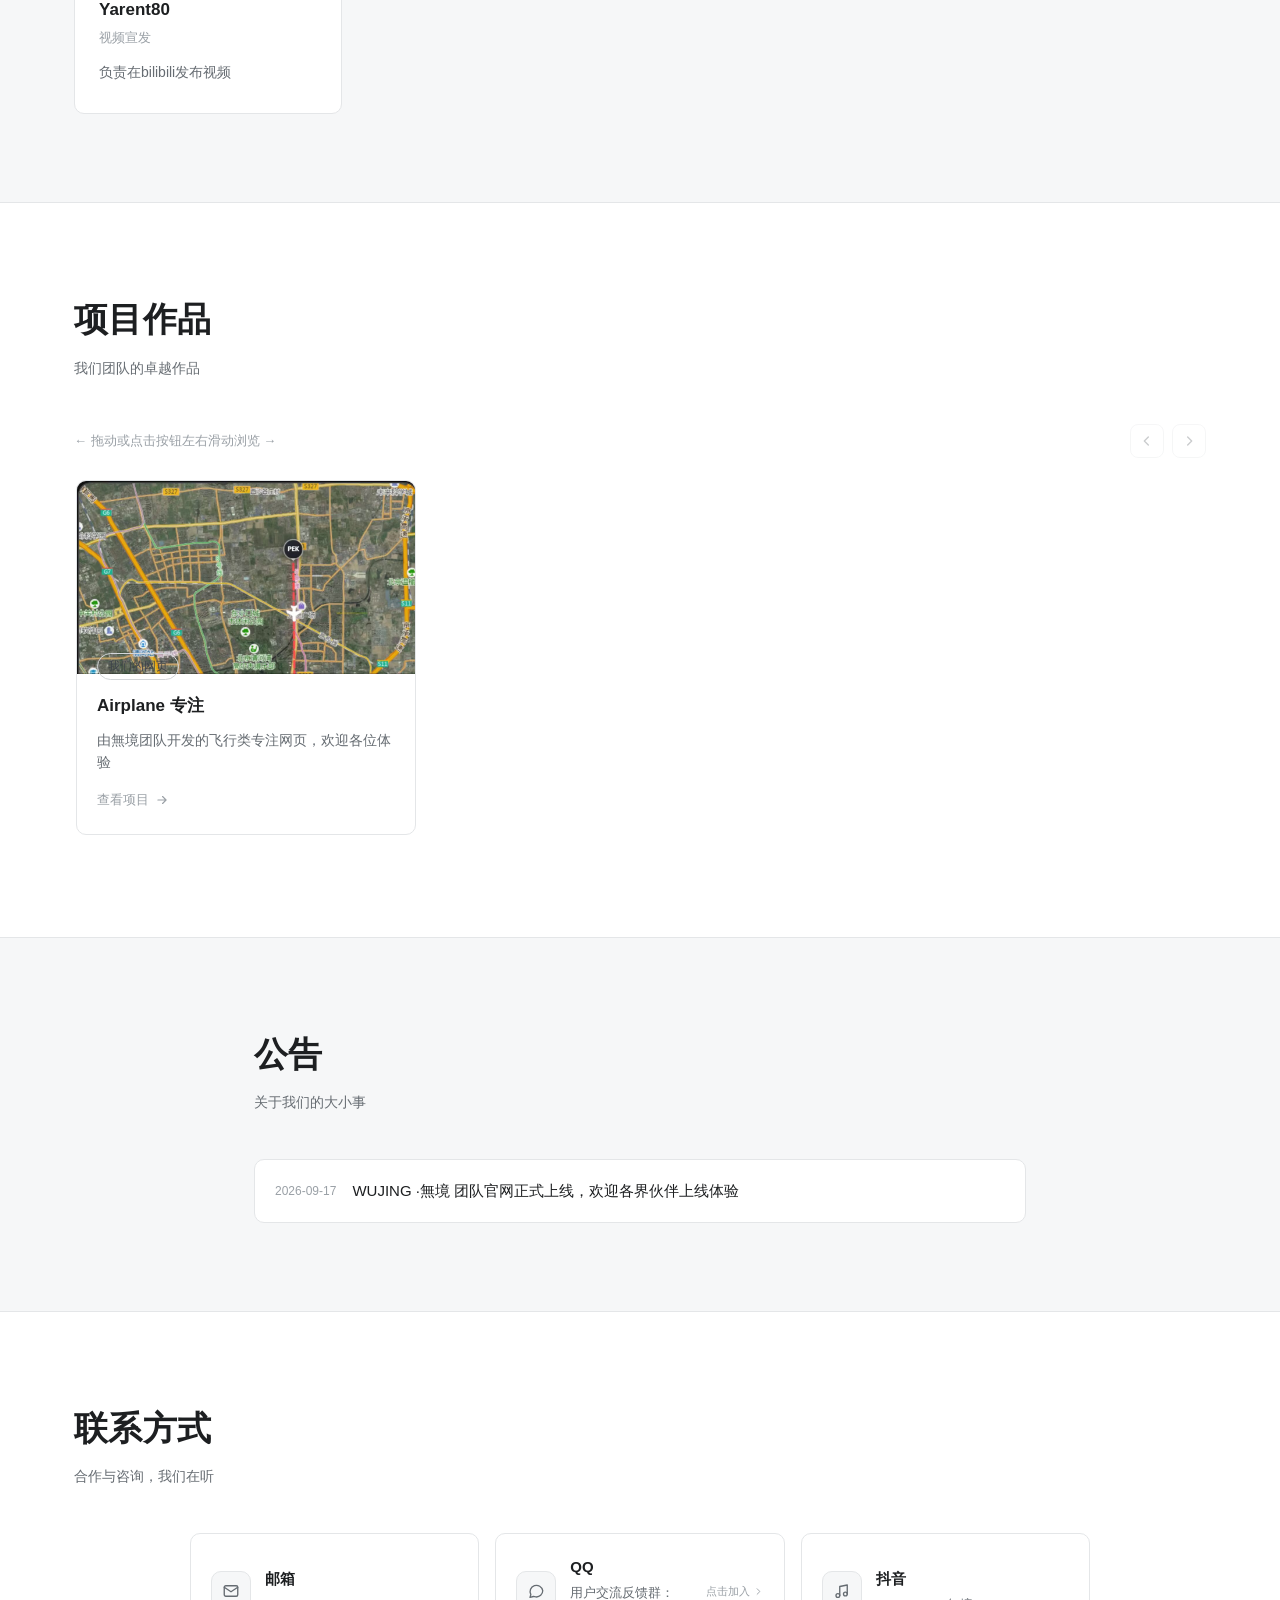
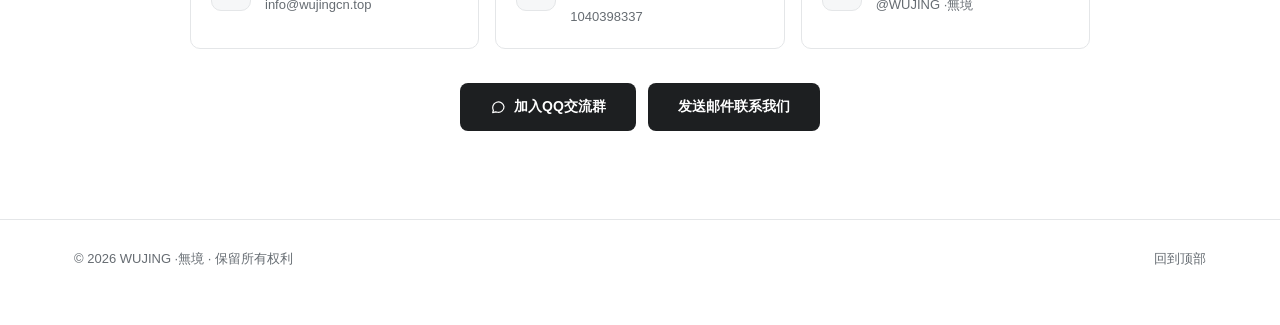
==== commit 293347d3: "index.html" ====
--- a/index.html
+++ b/index.html
@@ -75,12 +75,12 @@
          ============================================================ -->
     <section id="home" class="hero">
       <div class="container">
-        <!-- 主视觉：商标图（替代原大标题文字） -->
+        <!-- 主视觉：商标图（替代原大标题文字）。用 reveal 过渡错峰入场，不能加 CSS animation（会破坏 mix-blend-mode 抠图，见交接说明第 6 条） -->
         <h1 class="hero-logo reveal">
           <img src="assets/logo.jpeg" alt="WUJING ·無境">
         </h1>
-        <p class="hero-tagline reveal">综合创作团队，业务覆盖视频宣发、网页制作等多类项目</p>
-        <div class="hero-services reveal">
+        <p class="hero-tagline reveal reveal-right" style="transition-delay: 0.12s">综合创作团队，业务覆盖视频宣发、网页制作等多类项目</p>
+        <div class="hero-services reveal reveal-left" style="transition-delay: 0.24s">
           <span>视频宣发</span><i></i>
           <span>网页制作</span><i></i>
           <span>多元创作</span>
@@ -96,7 +96,7 @@
         <div class="section-head reveal">
           <h2>关于 WUJING ·無境</h2>
         </div>
-        <div class="about-body reveal">
+        <div class="about-body reveal reveal-left">
           <p>「無境」，意为没有边界——创作不应被形式束缚。</p>
           <p>WUJING ·無境 是一支综合创作团队，由无他与风起多意创立于2025年末。我们致力于极简的设计、卓越的执行，把每一个想法打磨成可交付的极致作品。</p>
           <p>我们坚持以赤诚之心悉心打磨造就卓越，为我们的用户呈上最好的臻品。我们的目标只有两点：坚持，进步。</p>
@@ -115,7 +115,7 @@
           <h2>我们的伙伴</h2>
           <p class="section-sub">团队成员介绍</p>
         </div>
-        <div class="members-grid" id="membersGrid"></div>
+        <div class="members-grid reveal" id="membersGrid"></div>
       </div>
     </section>
 
@@ -163,7 +163,7 @@
           <h2>公告</h2>
           <p class="section-sub">关于我们的大小事</p>
         </div>
-        <ul class="announce-list" id="announceList"></ul>
+        <ul class="announce-list reveal" id="announceList"></ul>
       </div>
     </section>
 
@@ -177,7 +177,7 @@
           <p class="section-sub">合作与咨询，我们在听</p>
         </div>
 
-        <div class="contact-grid reveal">
+        <div class="contact-grid reveal reveal-right">
           <!-- 邮箱：改成真实邮箱（同时改 href="mailto:..." 和下面的文字） -->
           <a class="contact-item" href="mailto:info@wujingcn.top">
             <span class="contact-icon">
@@ -204,8 +204,8 @@
             </span>
           </a>
 
-          <!-- 抖音：改成真实账号 -->
-          <div class="contact-item">
+          <!-- 抖音：整卡可点击跳转抖音主页，换账号改下方 href -->
+          <a class="contact-item" href="https://www.douyin.com/user/MS4wLjABAAAANishyepL4__QJUeQeIxPD04dpyCHbnD1U5P5AqIZ2rd66cJSRa-qLNwYcbH7vCqG" target="_blank" rel="noopener">
             <span class="contact-icon">
               <svg viewBox="0 0 24 24" fill="none" stroke="currentColor" stroke-width="1.8" stroke-linecap="round" stroke-linejoin="round" aria-hidden="true"><path d="M9 18V6l10-2v12"></path><circle cx="6.5" cy="18" r="2.5"></circle><circle cx="16.5" cy="16" r="2.5"></circle></svg>
             </span>
@@ -213,11 +213,11 @@
               <h3>抖音</h3>
               <p>@WUJING ·無境</p>
             </span>
-          </div>
+          </a>
         </div>
 
         <!-- 一键联系按钮：加入QQ交流群 + 发送邮件 -->
-        <div class="contact-cta reveal">
+        <div class="contact-cta reveal reveal-left">
           <a class="btn btn-qq" href="https://qm.qq.com/cgi-bin/qm/qr?k=BEuS1qSnmSt6-jcE9arZcIktm2FINuJ1&amp;jump_from=webapi&amp;authKey=3SCsayGiLuiNjakJJwLGvFA+zNsJNa76bhTiC/HzdpK5VV6lnWRjrxRDzHFZt947" target="_blank" rel="noopener">
             <svg viewBox="0 0 24 24" fill="none" stroke="currentColor" stroke-width="1.8" stroke-linecap="round" stroke-linejoin="round" aria-hidden="true"><path d="M21 11.5a8.4 8.4 0 0 1-9.3 8.4 8.9 8.9 0 0 1-3.2-.6L4 20.5l1.1-3.6A8.5 8.5 0 1 1 21 11.5z"></path></svg>
             加入QQ交流群
@@ -238,6 +238,18 @@
       <a href="#home" class="back-top">回到顶部</a>
     </div>
   </footer>
+
+  <!-- ============================================================
+       通用弹窗：成员详情 / 项目详情共用，内容由 script.js 注入
+       ============================================================ -->
+  <div class="modal-overlay" id="modalOverlay">
+    <div class="modal-panel" role="dialog" aria-modal="true">
+      <button class="modal-close" id="modalClose" aria-label="关闭弹窗">
+        <svg viewBox="0 0 24 24" fill="none" stroke="currentColor" stroke-width="2" stroke-linecap="round" stroke-linejoin="round" aria-hidden="true"><path d="M6 6l12 12M18 6 6 18"></path></svg>
+      </button>
+      <div class="modal-body" id="modalBody"></div>
+    </div>
+  </div>
 
   <!-- 背景音乐：右下角悬浮按钮，首次点击页面任意位置后自动开始播放 -->
   <button class="music-toggle" id="musicToggle" aria-label="背景音乐开关" title="背景音乐">
--- a/style.css
+++ b/style.css
@@ -855,6 +855,46 @@
   color: var(--text);
 }
 
+/* ========== 12.5 背景音乐悬浮按钮 ==========
+   右下角小圆钮，不挡导航不挡内容；深浅色自动跟随变量。
+   交互逻辑见 script.js 末尾「背景音乐」段。 */
+.music-toggle {
+  position: fixed;
+  right: 20px;
+  bottom: 20px;
+  width: 42px;
+  height: 42px;
+  border-radius: 50%;
+  background: var(--surface);
+  border: 1px solid var(--border);
+  color: var(--text-2);
+  display: grid;
+  place-items: center;
+  z-index: 200; /* 高于导航 100，悬浮在内容之上 */
+  transition: color 0.2s ease, border-color 0.2s ease, box-shadow 0.2s ease;
+}
+
+.music-toggle:hover {
+  color: var(--text);
+  border-color: var(--border-strong);
+  box-shadow: var(--shadow-sm);
+}
+
+.music-toggle svg {
+  width: 18px;
+  height: 18px;
+}
+
+/* 两种图标互斥：未播放显示「音符+斜杠」，播放中显示「音符」 */
+.music-toggle .icon-playing { display: none; }
+.music-toggle .icon-muted { display: block; }
+.music-toggle.playing .icon-playing { display: block; }
+.music-toggle.playing .icon-muted { display: none; }
+
+@media (max-width: 480px) {
+  .music-toggle { right: 14px; bottom: 14px; width: 38px; height: 38px; }
+}
+
 /* ========== 13 滚动渐显动画（仅在启用 JS 时生效） ========== */
 .js .reveal {
   opacity: 0;
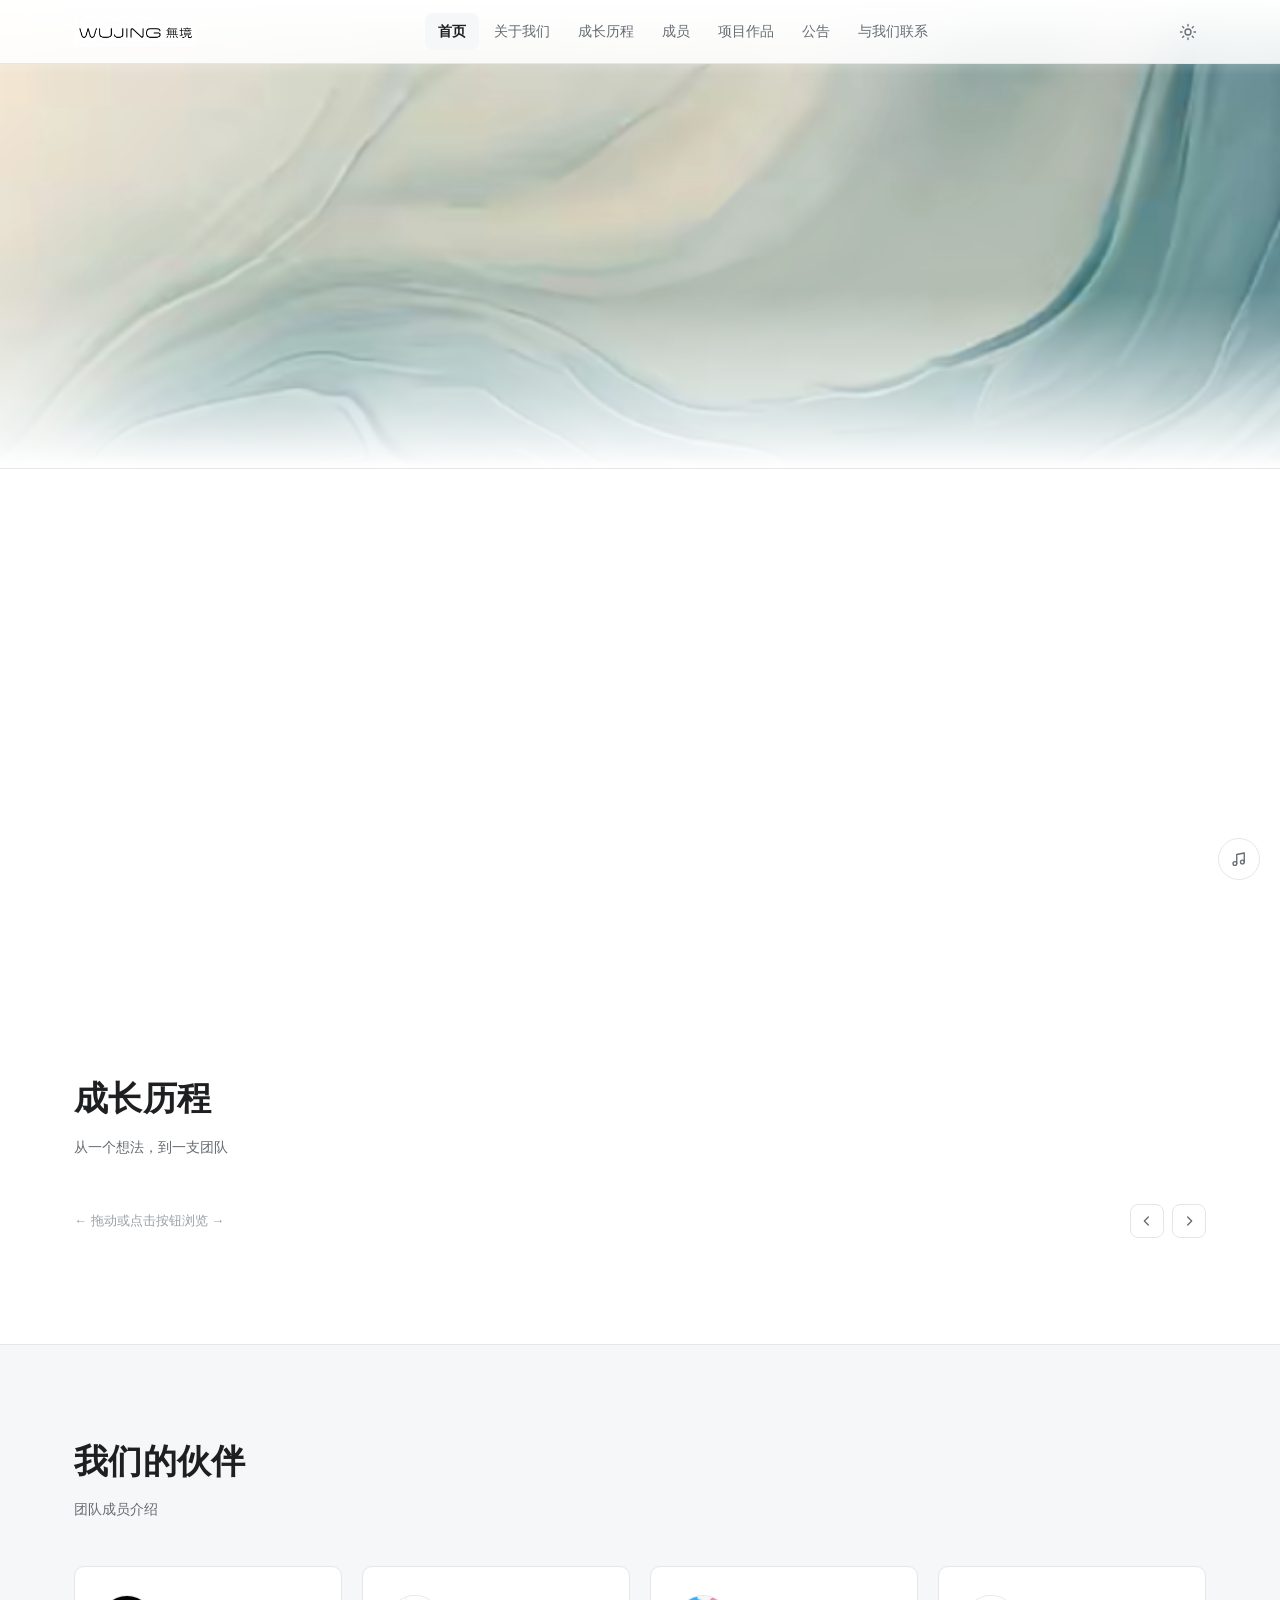
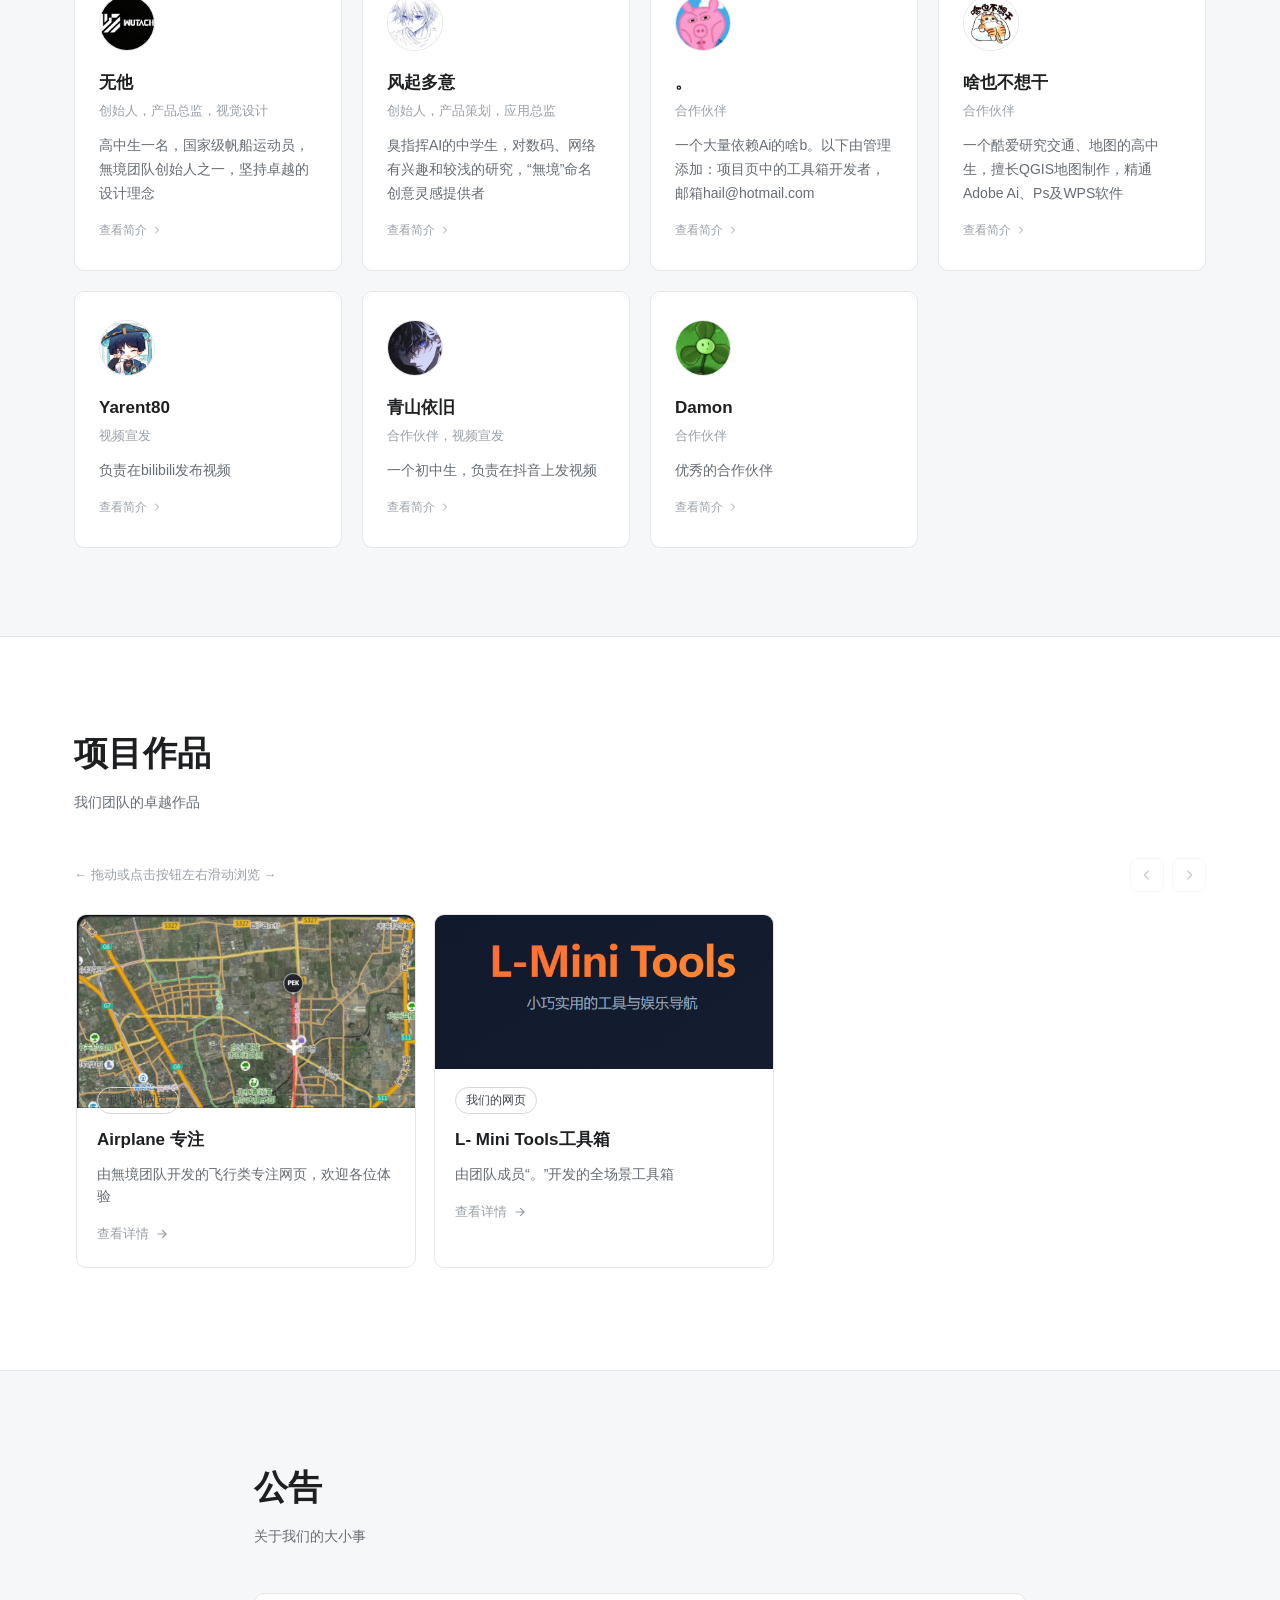
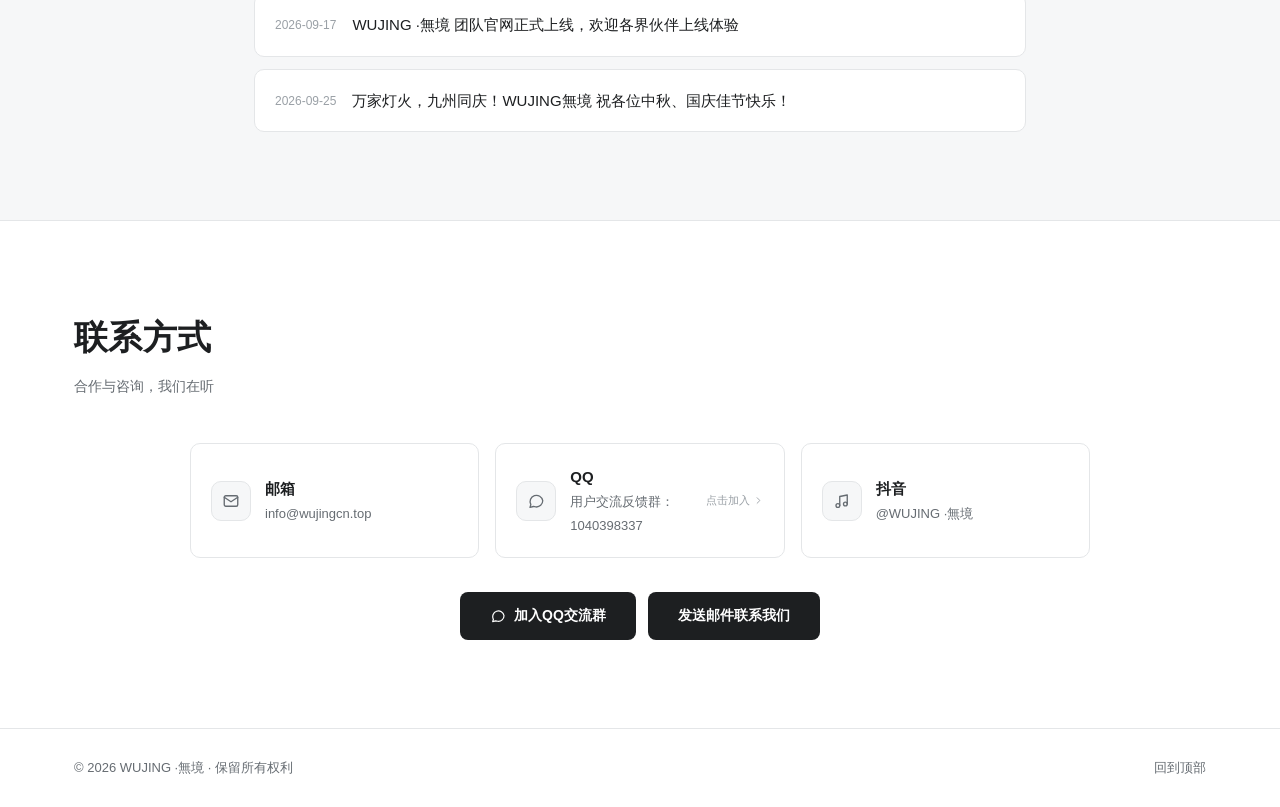
==== commit 070d0086: "index.html" ====
--- a/index.html
+++ b/index.html
@@ -5,6 +5,20 @@
   <meta name="viewport" content="width=device-width, initial-scale=1.0">
   <meta name="description" content="WUJING ·無境——综合创作团队，业务包含视频宣发、网页制作等多类项目。">
   <title>WUJING ·無境｜综合创作团队</title>
+
+  <!-- Open Graph / 社交分享卡片：发到微信/QQ/微博时显示的预览图+简介 -->
+  <meta property="og:type" content="website">
+  <meta property="og:site_name" content="WUJING ·無境">
+  <meta property="og:title" content="WUJING ·無境｜综合创作团队">
+  <meta property="og:description" content="「無境」，意为没有边界——创作不应被形式束缚。综合创作团队，业务覆盖视频宣发、网页制作等多类项目。">
+  <meta property="og:url" content="https://www.wujingcn.top/">
+  <meta property="og:image" content="https://www.wujingcn.top/assets/logo.jpeg">
+  <meta property="og:locale" content="zh_CN">
+  <!-- Twitter 卡片（部分平台兼容） -->
+  <meta name="twitter:card" content="summary_large_image">
+  <meta name="twitter:title" content="WUJING ·無境｜综合创作团队">
+  <meta name="twitter:description" content="「無境」，意为没有边界——创作不应被形式束缚。">
+  <meta name="twitter:image" content="https://www.wujingcn.top/assets/logo.jpeg">
 
   <!-- 网站图标：内联 SVG 极简 W 字标，如需更换直接改下面的 path 即可 -->
   <link rel="icon" href="data:image/svg+xml,%3Csvg%20xmlns='http://www.w3.org/2000/svg'%20viewBox='0%200%2032%2032'%3E%3Crect%20width='32'%20height='32'%20rx='8'%20fill='%2322262B'/%3E%3Cpath%20d='M6.5%2023%2011%209.5%2016%2017%2021%209.5%2025.5%2023'%20stroke='%23E9ECEF'%20stroke-width='2.4'%20fill='none'%20stroke-linecap='round'%20stroke-linejoin='round'/%3E%3C/svg%3E">
@@ -39,6 +53,7 @@
       <nav class="main-nav" id="mainNav" aria-label="主导航">
         <a href="#home" class="nav-link">首页</a>
         <a href="#about" class="nav-link">关于我们</a>
+        <a href="#timeline" class="nav-link">成长历程</a>
         <a href="#members" class="nav-link">成员</a>
         <a href="#projects" class="nav-link">项目作品</a>
         <a href="#announcements" class="nav-link">公告</a>
@@ -106,7 +121,34 @@
     </section>
 
     <!-- ============================================================
-         ③ 成员列表：卡片由 script.js 中的 MEMBERS 数组自动生成，
+         ③ 成长历程：时间线由 script.js 中的 TIMELINE 数组自动生成，
+            新增 / 修改里程碑请打开 script.js 顶部「数据配置区」
+         ============================================================ -->
+    <section id="timeline" class="section">
+      <div class="container">
+        <div class="section-head reveal">
+          <h2>成长历程</h2>
+          <p class="section-sub">从一个想法，到一支团队</p>
+        </div>
+        <div class="timeline-wrap reveal">
+          <div class="projects-toolbar">
+            <span class="projects-hint">← 拖动或点击按钮浏览 →</span>
+            <div class="track-btns">
+              <button class="track-btn" id="timelinePrev" aria-label="向左滚动">
+                <svg viewBox="0 0 24 24" fill="none" stroke="currentColor" stroke-width="2" stroke-linecap="round" stroke-linejoin="round" aria-hidden="true"><path d="m14 6-6 6 6 6"></path></svg>
+              </button>
+              <button class="track-btn" id="timelineNext" aria-label="向右滚动">
+                <svg viewBox="0 0 24 24" fill="none" stroke="currentColor" stroke-width="2" stroke-linecap="round" stroke-linejoin="round" aria-hidden="true"><path d="m10 6 6 6-6 6"></path></svg>
+              </button>
+            </div>
+          </div>
+          <div class="timeline" id="timelineList"></div>
+        </div>
+      </div>
+    </section>
+
+    <!-- ============================================================
+         ④ 成员列表：卡片由 script.js 中的 MEMBERS 数组自动生成，
             新增/修改成员请打开 script.js 顶部「数据配置区」
          ============================================================ -->
     <section id="members" class="section section-alt">
--- a/style.css
+++ b/style.css
@@ -433,6 +433,7 @@
   border: 1px solid var(--border);
   border-radius: var(--radius);
   padding: 28px 24px;
+  cursor: pointer; /* 点击弹出详情弹窗（script.js 事件委托） */
   transition: transform 0.25s ease, border-color 0.25s ease, box-shadow 0.25s ease;
 }
 
@@ -480,6 +481,31 @@
   margin-top: 12px;
   font-size: 14px;
   color: var(--text-2);
+}
+
+/* 成员卡底部「查看简介」提示（点击弹窗） */
+.member-more {
+  margin-top: 14px;
+  display: inline-flex;
+  align-items: center;
+  gap: 4px;
+  font-size: 12px;
+  color: var(--text-3);
+  transition: color 0.2s ease;
+}
+
+.member-more svg {
+  width: 12px;
+  height: 12px;
+  transition: transform 0.2s ease;
+}
+
+.member-card:hover .member-more {
+  color: var(--text);
+}
+
+.member-card:hover .member-more svg {
+  transform: translateX(2px);
 }
 
 /* ========== 09 项目作品（横向滑动卡片） ========== */
@@ -898,14 +924,27 @@
 /* ========== 13 滚动渐显动画（仅在启用 JS 时生效） ========== */
 .js .reveal {
   opacity: 0;
-  transform: translateY(12px);
-  transition: opacity 0.6s ease, transform 0.6s ease;
-}
+  transform: translateY(14px);
+  transition: opacity 0.55s ease, transform 0.55s ease;
+}
+
+/* 方向变体：从左侧滑入 / 从右侧滑入 / 从上方落下（默认向上）。
+   仿活动页的多向入场，位移保持克制，不喧宾夺主 */
+.js .reveal.reveal-left { transform: translateX(-20px); }
+.js .reveal.reveal-right { transform: translateX(20px); }
+.js .reveal.reveal-down { transform: translateY(-14px); }
 
 .js .reveal.visible {
   opacity: 1;
   transform: none;
 }
+
+/* 首屏 Hero 错峰入场（对标活动页 slogan 的 toRightSmall 入场）：
+   商标向上滑入 → 标语从右滑入 → 服务条从左滑入，各错 0.12s。
+   ★ 注意：这里只能用 reveal 过渡（transition），不能用 CSS animation——
+   animation 会把元素拉进独立合成层，破坏 .hero-logo img 的 mix-blend-mode
+   抠白底，导致大标题 logo 显示异常（用户已踩过）。
+   错峰由 index.html 内联 transition-delay 实现，此处无需额外代码。 */
 
 /* 尊重系统「减少动态效果」设置：关闭平滑滚动与动画 */
 @media (prefers-reduced-motion: reduce) {
@@ -998,4 +1037,335 @@
   .hero-services span {
     padding: 0 12px;
   }
-}
+
+  .modal-panel {
+    padding: 22px;
+  }
+
+  /* 移动端面板 padding 变小，背景图负 margin 同步调整 */
+  .modal-member-bg {
+    margin: -22px -22px 0;
+    padding: 40px 22px 22px;
+  }
+}
+
+/* ========== 15 通用弹窗（成员详情 / 项目详情共用） ==========
+   遮罩 + 面板，深浅色自动跟随变量；打开/关闭由 script.js 控制 .open */
+.modal-overlay {
+  position: fixed;
+  inset: 0;
+  z-index: 300; /* 高于导航 100 与音乐按钮 200 */
+  background: rgba(10, 12, 15, 0.5);
+  display: grid;
+  place-items: center;
+  padding: 20px;
+  opacity: 0;
+  pointer-events: none;
+  transition: opacity 0.25s ease;
+}
+
+.modal-overlay.open {
+  opacity: 1;
+  pointer-events: auto;
+}
+
+.modal-panel {
+  position: relative;
+  width: min(560px, 100%);
+  max-height: min(78vh, 640px);
+  overflow-y: auto;
+  background: var(--surface);
+  border: 1px solid var(--border);
+  border-radius: var(--radius);
+  padding: 30px;
+  box-shadow: 0 16px 48px rgba(0, 0, 0, 0.18);
+  transform: translateY(14px) scale(0.98);
+  transition: transform 0.25s ease;
+}
+
+.modal-overlay.open .modal-panel {
+  transform: none;
+}
+
+.modal-close {
+  position: absolute;
+  top: 12px;
+  right: 12px;
+  z-index: 20; /* 强制浮在弹窗所有内容之上（成员弹窗背景图会顶到面板边缘，否则会盖住按钮） */
+  width: 44px;   /* 44px 触控标准，避免点不中 */
+  height: 44px;
+  border-radius: 50%;
+  background: var(--bg-soft);
+  border: 1px solid var(--border);
+  color: var(--text-2);
+  display: grid;
+  place-items: center;
+  cursor: pointer;
+  transition: color 0.2s ease, background 0.2s ease, border-color 0.2s ease;
+}
+
+.modal-close:hover {
+  color: var(--text);
+  background: var(--border);
+  border-color: var(--border-strong);
+}
+
+.modal-close svg {
+  width: 18px;
+  height: 18px;
+}
+
+/* 弹窗内容：成员详情 */
+.modal-member {
+  position: relative;
+  isolation: isolate; /* 背景图遮罩用负 z-index，不盖文字 */
+  text-align: center;
+  padding-top: 6px;
+}
+
+/* 成员弹窗带背景图（MEMBERS 数组填 bg 字段触发）：
+   图只铺弹窗顶部，压暗 + 上下渐隐，保证文字清晰；简介区在下方纯色区。
+   负 margin 抵消面板 padding 让图顶到弹窗边缘；图片多花都能压得住 */
+.modal-member-bg {
+  position: relative;
+  isolation: isolate;
+  margin: -30px -30px 0;
+  padding: 46px 30px 30px;
+  background-size: cover;
+  background-position: center;
+  background-repeat: no-repeat;
+  border-radius: var(--radius) var(--radius) 0 0;
+}
+
+/* 综合处理层（压在图上、文字之下）：
+   顶部渐入弹窗底色 → 中部压暗图片 → 底部渐出回底色，让图融进下方内容区 */
+.modal-member-bg::before {
+  content: "";
+  position: absolute;
+  inset: 0;
+  z-index: -1;
+  pointer-events: none;
+  background: linear-gradient(
+    to bottom,
+    var(--surface) 0%,
+    rgba(0, 0, 0, 0) 14%,
+    rgba(0, 0, 0, 0.38) 36%,
+    rgba(0, 0, 0, 0.55) 68%,
+    var(--surface) 100%
+  );
+}
+
+/* 背景图上的文字固定用亮色（图已统一压暗，与深浅色主题无关，深浅都清晰） */
+.modal-member-bg .modal-avatar {
+  background: rgba(255, 255, 255, 0.14);
+  border-color: rgba(255, 255, 255, 0.4);
+  color: #fff;
+}
+
+.modal-member-bg .modal-name {
+  color: #fff;
+}
+
+.modal-member-bg .modal-role {
+  color: rgba(255, 255, 255, 0.82);
+}
+
+/* 有背景图时，简介区与图区之间留出间距 */
+.modal-member-bg + .modal-member-content {
+  padding-top: 18px;
+}
+
+.modal-avatar {
+  width: 84px;
+  height: 84px;
+  border-radius: 50%;
+  background: var(--bg-soft);
+  border: 1px solid var(--border);
+  display: grid;
+  place-items: center;
+  font-size: 30px;
+  font-weight: 700;
+  color: var(--text-2);
+  margin: 0 auto 18px;
+  overflow: hidden;
+}
+
+.modal-avatar img {
+  width: 100%;
+  height: 100%;
+  object-fit: cover;
+  display: block;
+}
+
+.modal-name {
+  font-size: 22px;
+  font-weight: 700;
+}
+
+.modal-role {
+  margin-top: 6px;
+  font-size: 13px;
+  color: var(--text-3);
+  letter-spacing: 0.04em;
+}
+
+.modal-bio {
+  margin-top: 14px;
+  font-size: 14px;
+  line-height: 1.7;
+  color: var(--text-2);
+}
+
+.modal-detail {
+  margin-top: 16px;
+  padding-top: 16px;
+  border-top: 1px solid var(--border);
+  font-size: 14px;
+  line-height: 1.8;
+  color: var(--text-2);
+  text-align: left;
+}
+
+.modal-detail-placeholder {
+  color: var(--text-3);
+  font-style: italic;
+}
+
+/* 弹窗内容：项目详情 */
+.modal-media {
+  height: 170px;
+  border-radius: var(--radius);
+  overflow: hidden;
+  background: var(--bg-soft);
+  border: 1px solid var(--border);
+  display: grid;
+  place-items: center;
+  color: var(--text-3);
+  font-size: 13px;
+  letter-spacing: 0.18em;
+}
+
+.modal-media img {
+  width: 100%;
+  height: 100%;
+  object-fit: cover;
+  display: block;
+}
+
+/* 项目弹窗多图轮播（images 数组触发）：横向滑动 + 圆点 + 左右箭头 */
+.modal-gallery {
+  position: relative;
+}
+
+.modal-gallery-track {
+  display: flex;
+  overflow-x: auto;
+  scroll-snap-type: x mandatory;
+  border-radius: var(--radius);
+  scrollbar-width: none; /* Firefox 隐藏滚动条 */
+}
+
+.modal-gallery-track::-webkit-scrollbar {
+  display: none; /* Chrome / Safari 隐藏滚动条 */
+}
+
+.modal-gallery-slide {
+  flex: 0 0 100%;
+  scroll-snap-align: center;
+  height: 220px;
+}
+
+.modal-gallery-slide img {
+  width: 100%;
+  height: 100%;
+  object-fit: cover;
+  display: block;
+}
+
+/* 圆点指示：当前项变胶囊形 */
+.modal-gallery-dots {
+  display: flex;
+  justify-content: center;
+  gap: 6px;
+  margin-top: 10px;
+}
+
+.modal-gallery-dot {
+  width: 6px;
+  height: 6px;
+  border-radius: 999px;
+  background: var(--border-strong);
+  transition: width 0.25s ease, background 0.25s ease;
+}
+
+.modal-gallery-dot.active {
+  width: 16px;
+  background: var(--text-2);
+}
+
+/* 左右箭头：桌面 hover 出现，触屏常显 */
+.modal-gallery-btn {
+  position: absolute;
+  top: 50%;
+  transform: translateY(-50%);
+  width: 28px;
+  height: 28px;
+  border-radius: 50%;
+  background: rgba(0, 0, 0, 0.35);
+  color: #fff;
+  display: grid;
+  place-items: center;
+  opacity: 0;
+  transition: opacity 0.2s ease, background 0.2s ease;
+}
+
+.modal-gallery:hover .modal-gallery-btn {
+  opacity: 1;
+}
+
+.modal-gallery-btn:disabled {
+  opacity: 0;
+  pointer-events: none;
+}
+
+.gallery-prev {
+  left: 10px;
+}
+
+.gallery-next {
+  right: 10px;
+}
+
+.modal-gallery-btn svg {
+  width: 15px;
+  height: 15px;
+}
+
+@media (hover: none) {
+  .modal-gallery-btn {
+    opacity: 0.7;
+  }
+}
+
+.modal-project .modal-name {
+  margin-top: 14px;
+}
+
+.modal-project .modal-bio {
+  margin-top: 10px;
+}
+
+/* 「立即体验」按钮：占满宽度，跳转外部链接 */
+.modal-enter {
+  margin-top: 20px;
+  width: 100%;
+  display: flex;
+  align-items: center;
+  justify-content: center;
+  gap: 8px;
+}
+
+.modal-enter svg {
+  width: 15px;
+  height: 15px;
+}
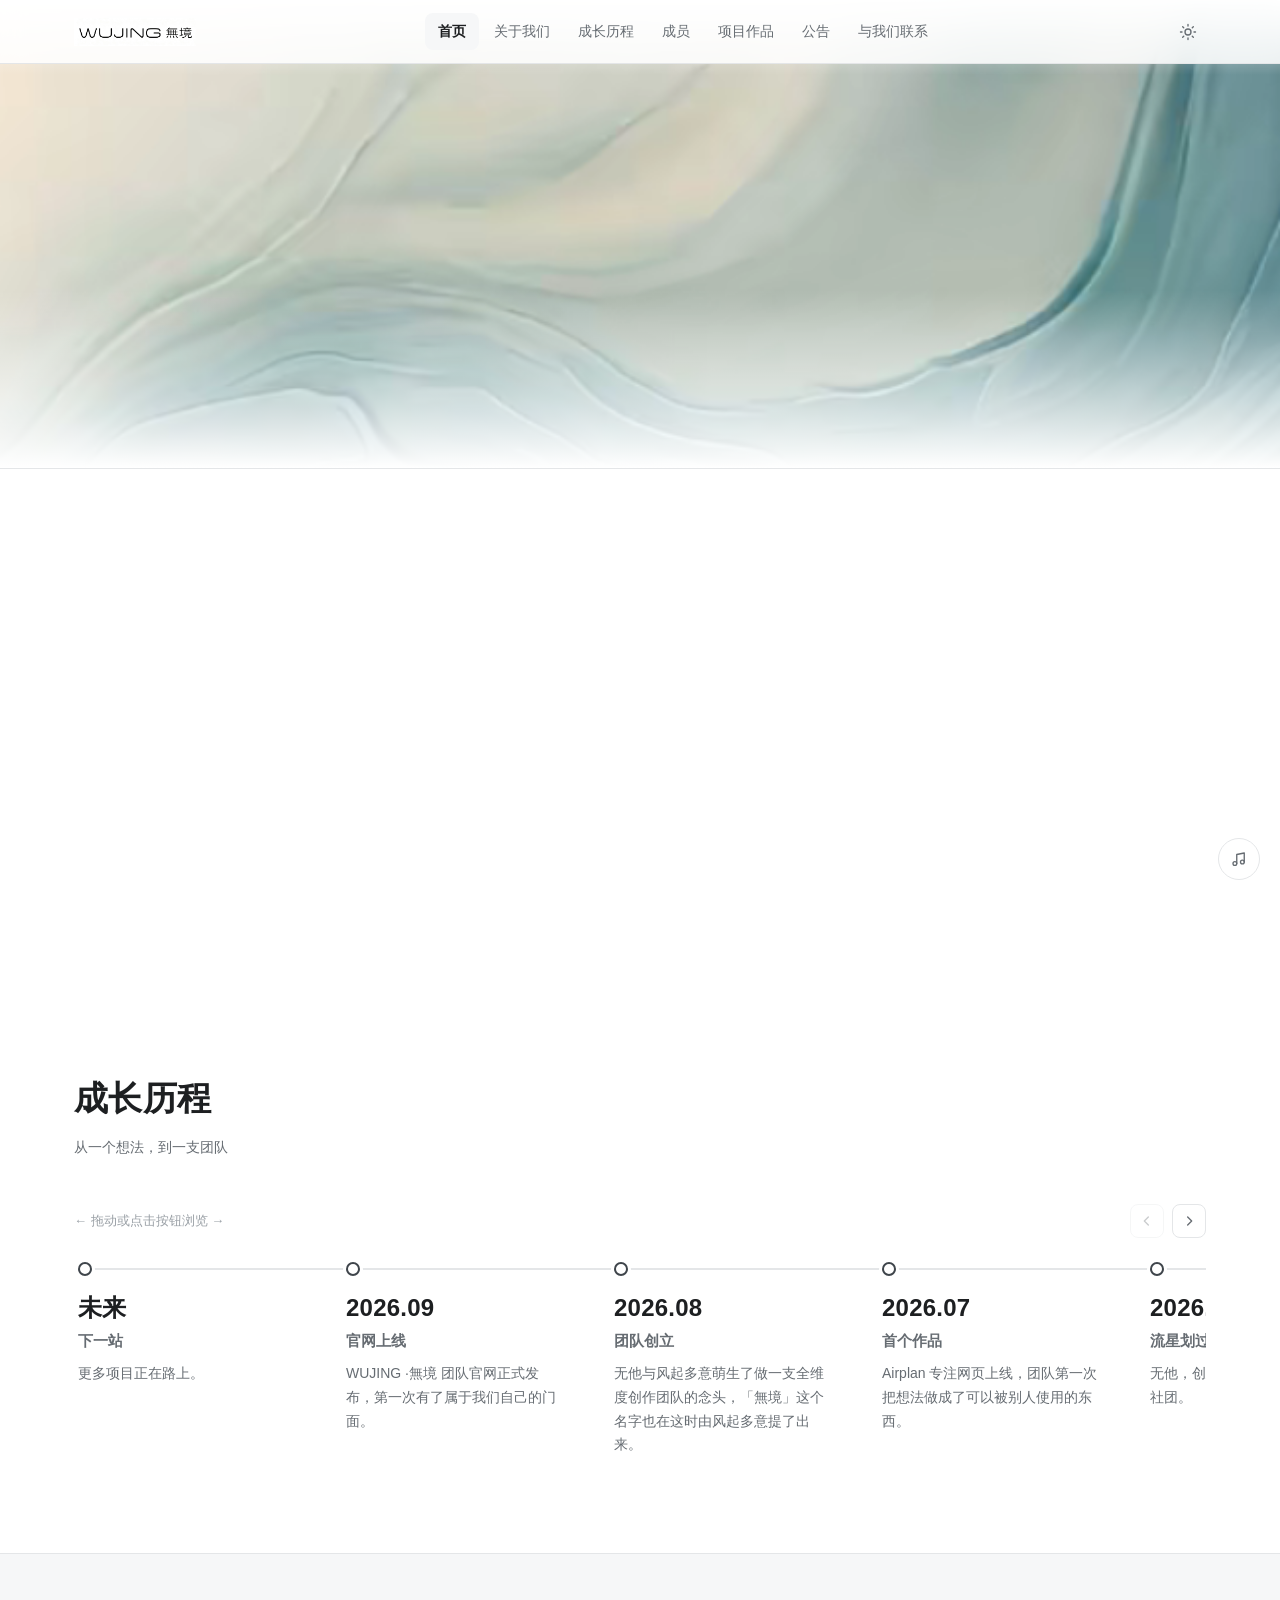
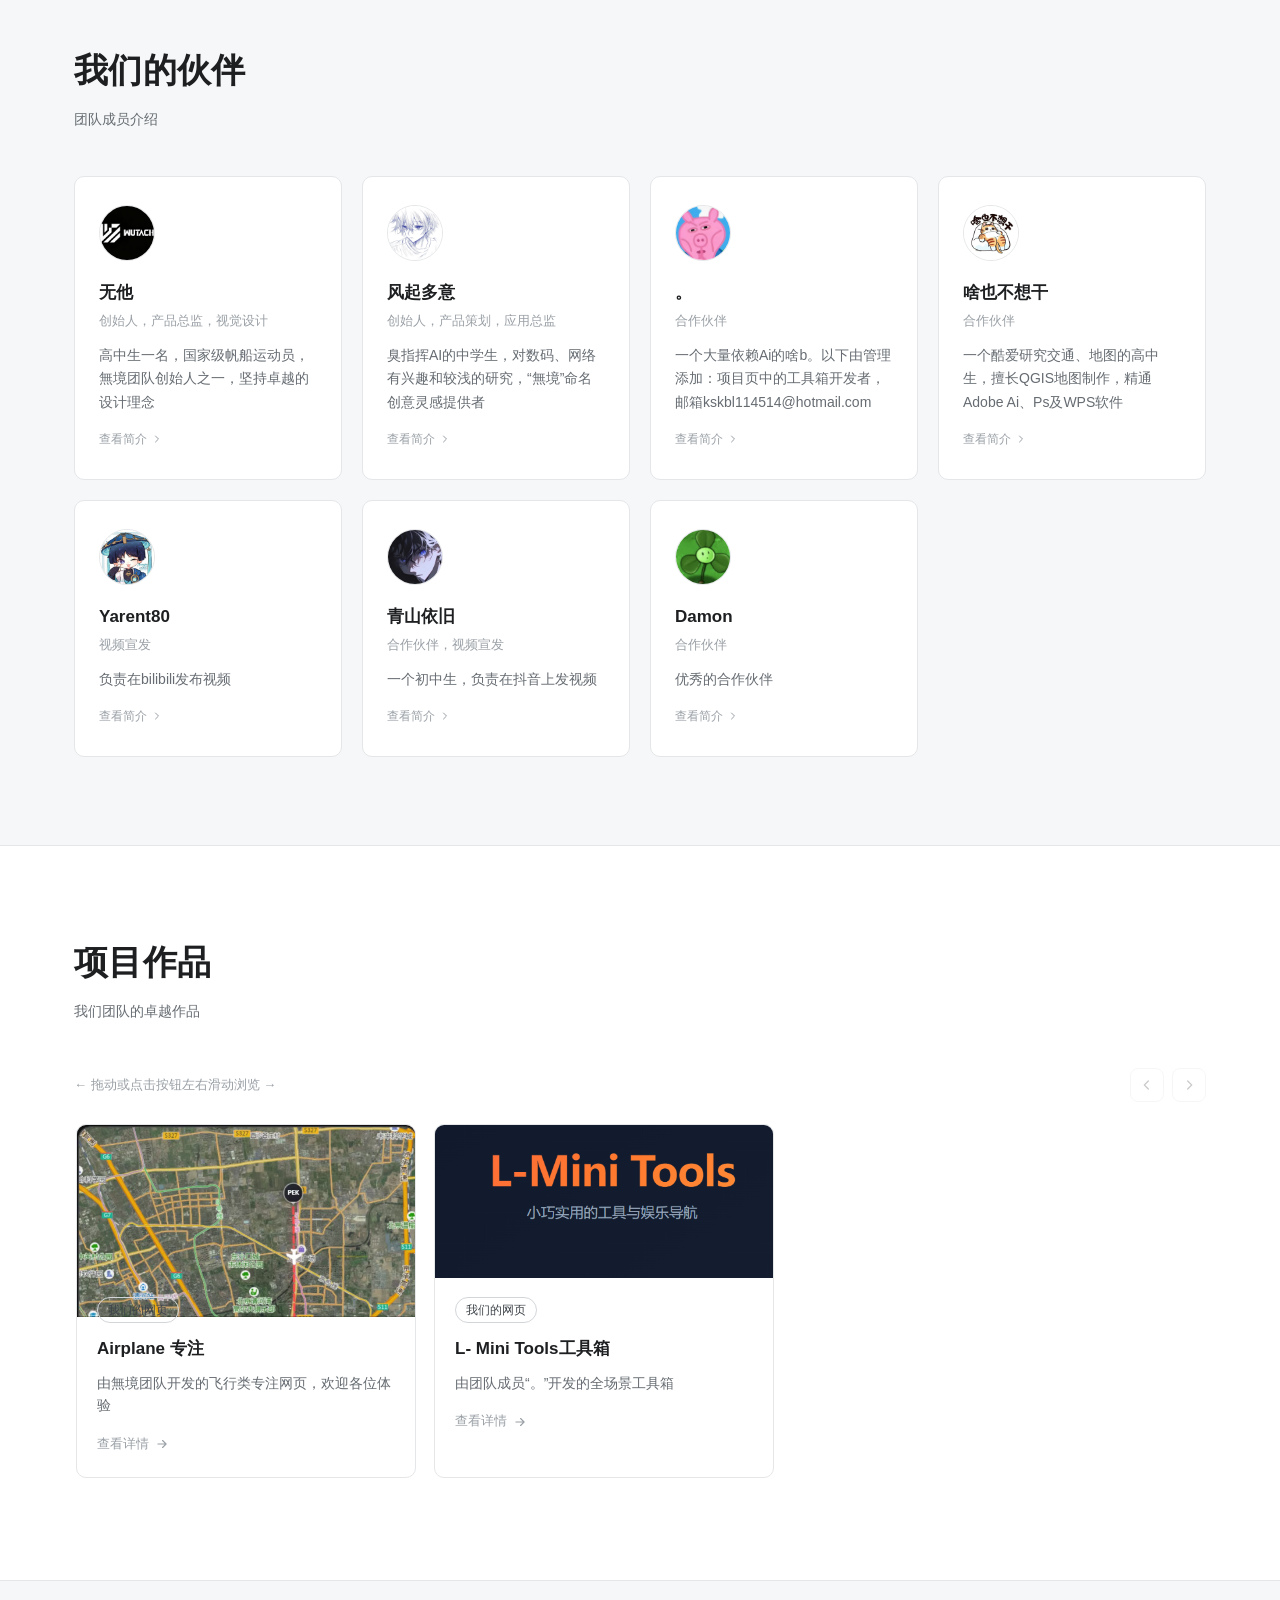
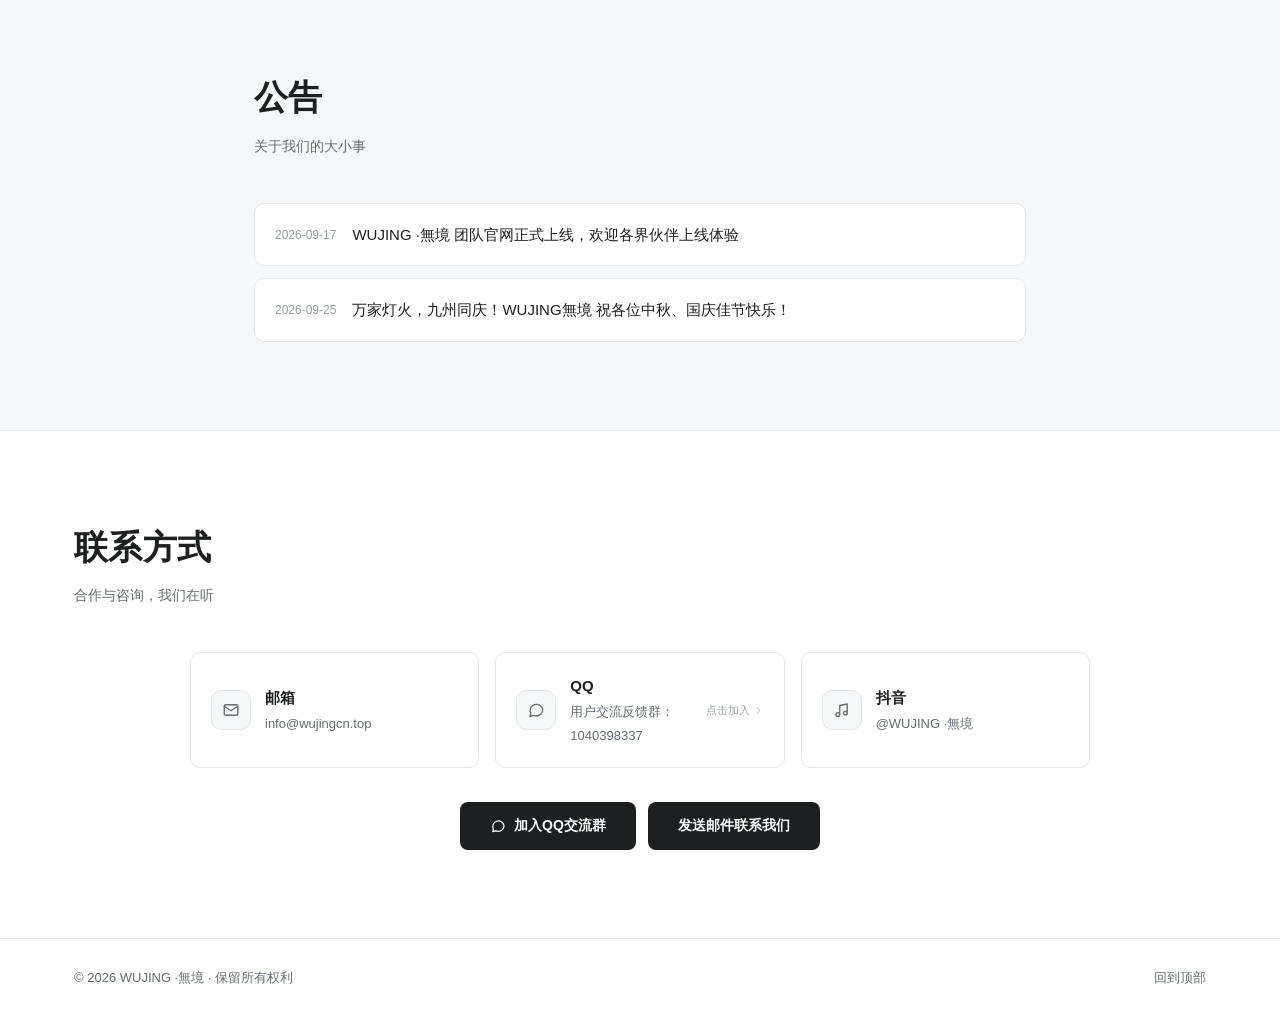
==== commit b042bb10: "index.html" ====
--- a/index.html
+++ b/index.html
@@ -12,13 +12,15 @@
   <meta property="og:title" content="WUJING ·無境｜综合创作团队">
   <meta property="og:description" content="「無境」，意为没有边界——创作不应被形式束缚。综合创作团队，业务覆盖视频宣发、网页制作等多类项目。">
   <meta property="og:url" content="https://www.wujingcn.top/">
-  <meta property="og:image" content="https://www.wujingcn.top/assets/logo.jpeg">
+  <meta property="og:image" content="https://www.wujingcn.top/assets/og.jpg">
+  <meta property="og:image:width" content="1200">
+  <meta property="og:image:height" content="630">
   <meta property="og:locale" content="zh_CN">
   <!-- Twitter 卡片（部分平台兼容） -->
   <meta name="twitter:card" content="summary_large_image">
   <meta name="twitter:title" content="WUJING ·無境｜综合创作团队">
   <meta name="twitter:description" content="「無境」，意为没有边界——创作不应被形式束缚。">
-  <meta name="twitter:image" content="https://www.wujingcn.top/assets/logo.jpeg">
+  <meta name="twitter:image" content="https://www.wujingcn.top/assets/og.jpg">
 
   <!-- 网站图标：内联 SVG 极简 W 字标，如需更换直接改下面的 path 即可 -->
   <link rel="icon" href="data:image/svg+xml,%3Csvg%20xmlns='http://www.w3.org/2000/svg'%20viewBox='0%200%2032%2032'%3E%3Crect%20width='32'%20height='32'%20rx='8'%20fill='%2322262B'/%3E%3Cpath%20d='M6.5%2023%2011%209.5%2016%2017%2021%209.5%2025.5%2023'%20stroke='%23E9ECEF'%20stroke-width='2.4'%20fill='none'%20stroke-linecap='round'%20stroke-linejoin='round'/%3E%3C/svg%3E">
--- a/style.css
+++ b/style.css
@@ -421,6 +421,144 @@
   font-weight: 600;
 }
 
+/* ========== 07b 成长历程时间线 ==========
+   桌面端：水平时间线，横向可滑动（和项目区一致），节点固定宽度、间距大。
+   节点内容左对齐，月份灰色小字 + 大粗体标题。
+   手机端（≤768px）自动切回竖向时间线。 */
+.timeline {
+  position: relative;
+  margin-top: 24px;
+  display: flex;
+  gap: 48px;
+  padding: 0 4px 8px;
+  overflow-x: auto;
+  -webkit-overflow-scrolling: touch;
+  cursor: grab;
+  user-select: none;
+}
+
+.timeline.dragging {
+  cursor: grabbing;
+}
+
+/* 隐藏横向滚动条（保留滚动功能） */
+.timeline::-webkit-scrollbar {
+  height: 4px;
+}
+.timeline::-webkit-scrollbar-thumb {
+  background: var(--border);
+  border-radius: 2px;
+}
+
+.timeline-item {
+  position: relative;
+  flex: 0 0 220px;
+  scroll-snap-align: start;
+  text-align: left;
+  padding: 32px 0 0;
+}
+
+/* 每个节点自己画一段线：从圆点中心向右延伸到下一个节点（item宽220+gap48） */
+.timeline-item::before {
+  content: "";
+  position: absolute;
+  left: 7px; /* 圆点中心位置（dot宽14px，中心在7px） */
+  top: 6px;
+  width: calc(100% + 48px);
+  height: 2px;
+  background: var(--border);
+}
+
+/* 最后一个节点不画线 */
+.timeline-item:last-child::before {
+  display: none;
+}
+
+/* 节点小圆点：压在横线上 */
+.timeline-dot {
+  position: absolute;
+  left: 0;
+  top: 0;
+  width: 14px;
+  height: 14px;
+  border-radius: 50%;
+  background: var(--surface);
+  border: 2px solid var(--accent);
+  box-shadow: 0 0 0 3px var(--bg);
+  z-index: 1;
+}
+
+.timeline-date {
+  display: block;
+  font-size: 24px;
+  font-weight: 700;
+  color: var(--text);
+  letter-spacing: 0.01em;
+  margin-bottom: 6px;
+  line-height: 1.2;
+}
+
+.timeline-title {
+  font-size: 15px;
+  font-weight: 600;
+  color: var(--text-2);
+  margin-bottom: 8px;
+}
+
+.timeline-text {
+  font-size: 14px;
+  color: var(--text-2);
+  line-height: 1.7;
+}
+
+/* 手机端：切回竖向时间线 */
+@media (max-width: 768px) {
+  .timeline {
+    display: block;
+    padding-left: 28px;
+    overflow: visible;
+    gap: 0;
+  }
+
+  .timeline-item {
+    flex: none;
+    text-align: left;
+    padding: 0 0 32px 0;
+  }
+
+  /* 竖向时：竖线画在容器上，不画在每个 item 上 */
+  .timeline-item::before {
+    display: none;
+  }
+
+  .timeline::before {
+    content: "";
+    position: absolute;
+    left: 6px;
+    top: 8px;
+    bottom: 8px;
+    width: 2px;
+    background: var(--border);
+    border-radius: 2px;
+  }
+
+  .timeline-dot {
+    left: -28px;
+    top: 6px;
+  }
+
+  .timeline-date {
+    font-size: 18px;
+    font-weight: 700;
+    color: var(--text);
+  }
+
+  .timeline-title {
+    font-size: 15px;
+    color: var(--text-2);
+  }
+}
+
 /* ========== 08 成员列表 ========== */
 .members-grid {
   display: grid;
@@ -1017,6 +1155,20 @@
   .announce-date,
   .card-tag {
     font-size: 13px;
+  }
+
+  /* 「查看简介」「时间线日期」等辅助小字在手机上稍微调大 */
+  .member-more,
+  .timeline-date {
+    font-size: 13px;
+  }
+
+  /* 返回顶部按钮：手机上加大点击区，别太小点不准 */
+  .back-top {
+    display: inline-flex;
+    align-items: center;
+    min-height: 44px;
+    padding: 0 8px;
   }
 
   /* 提示文字在窄屏下隐藏，减少干扰 */
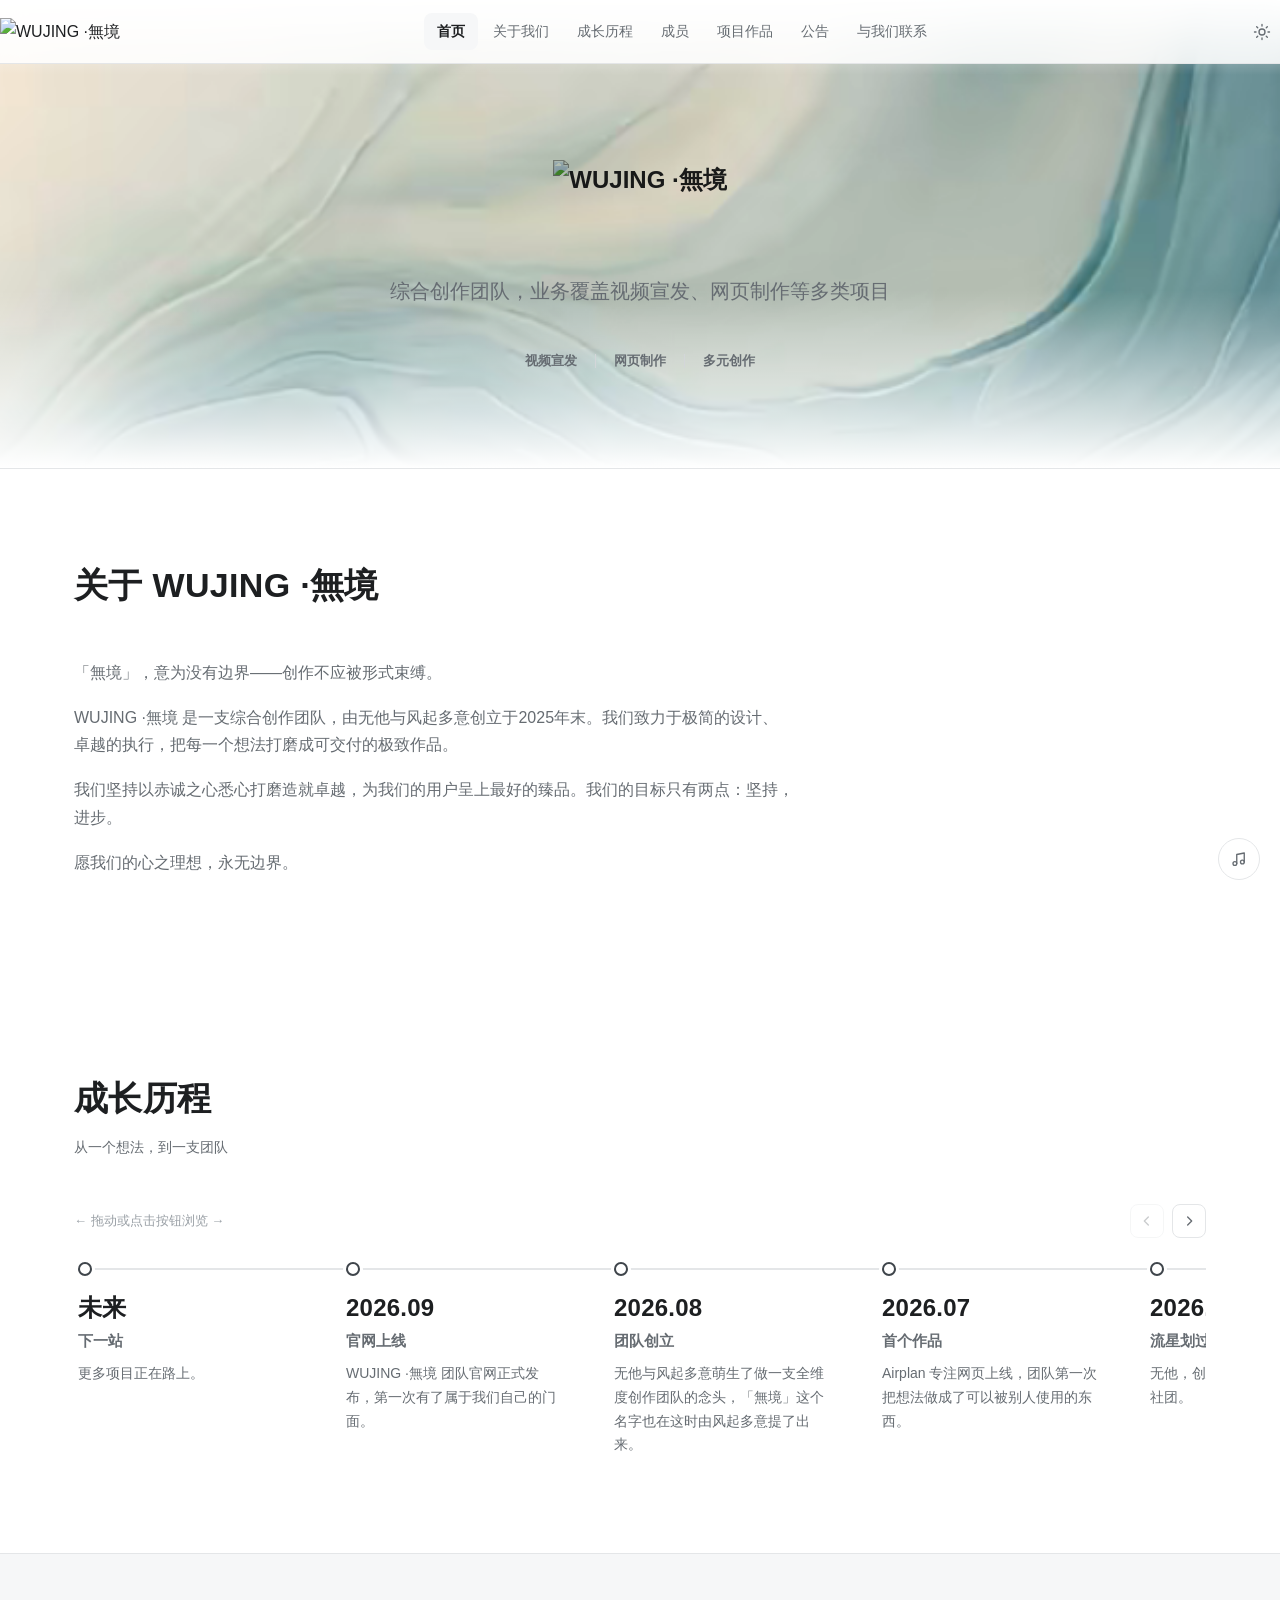
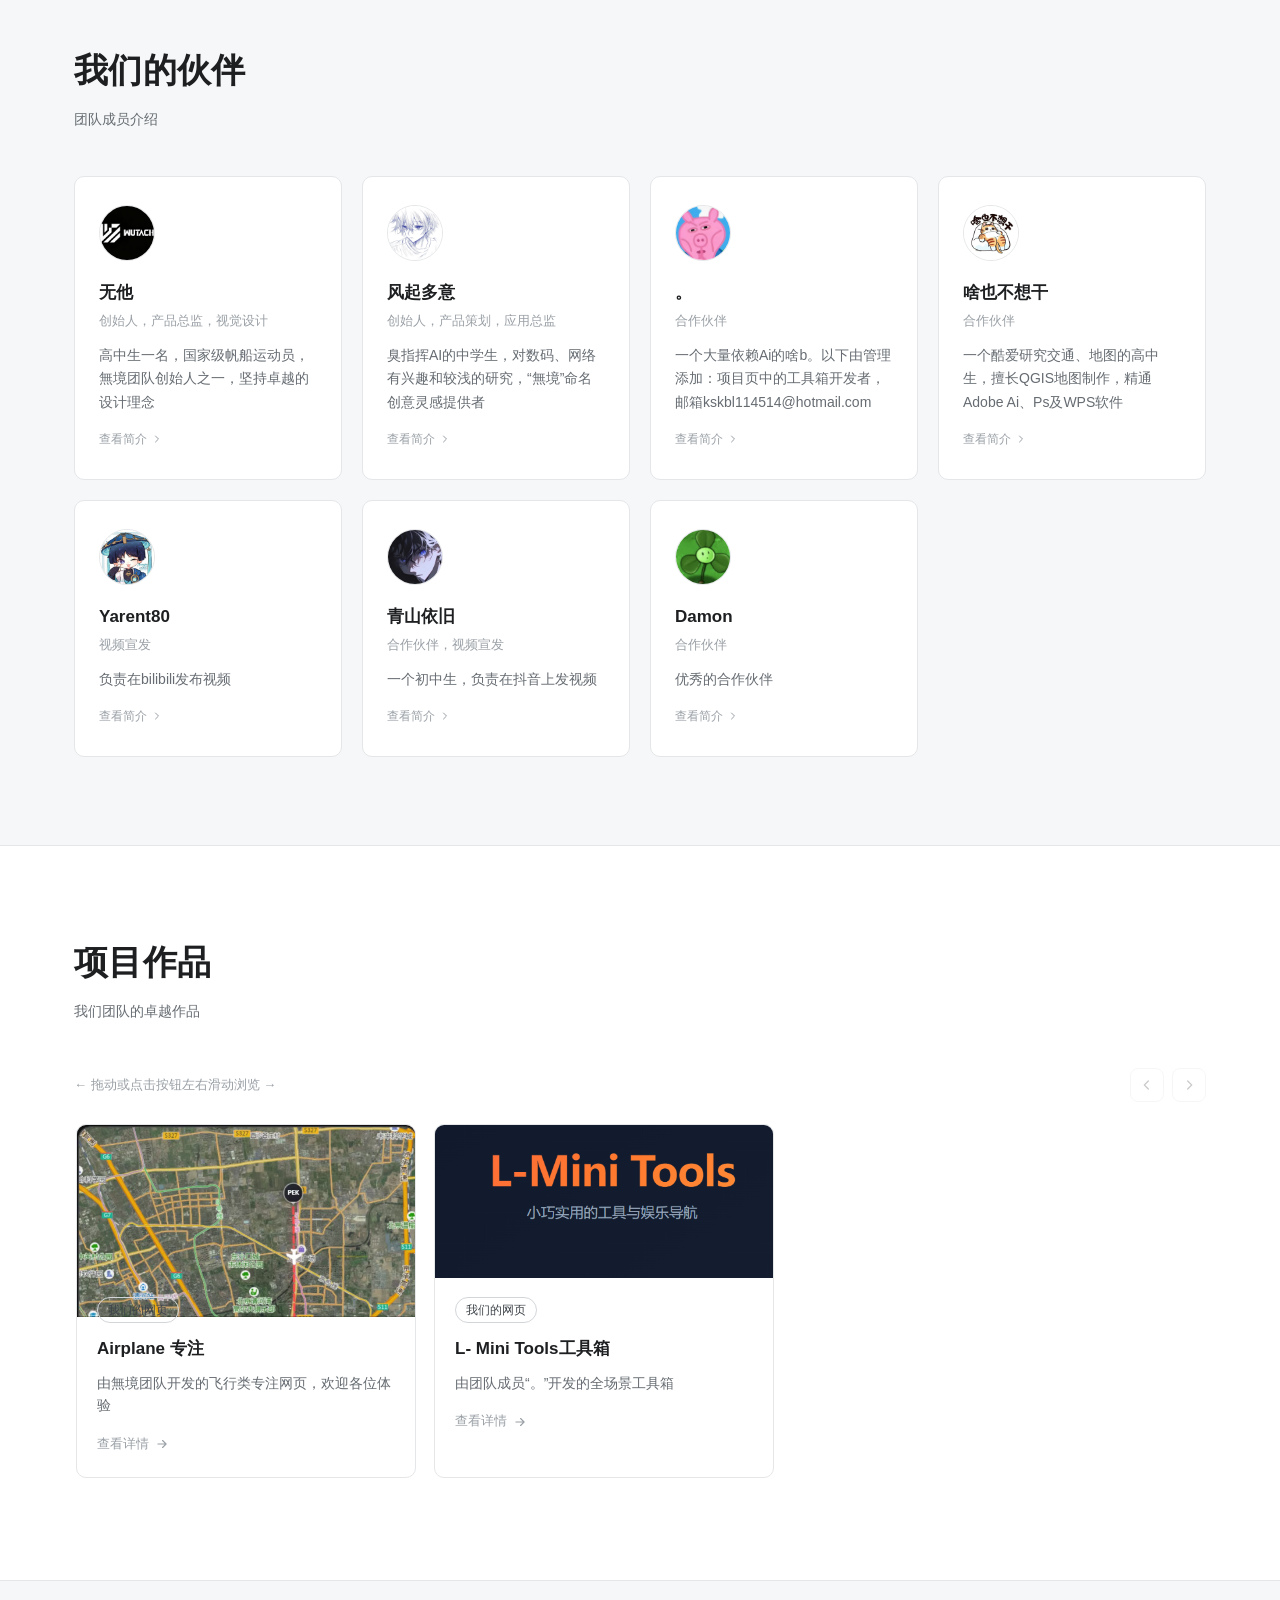
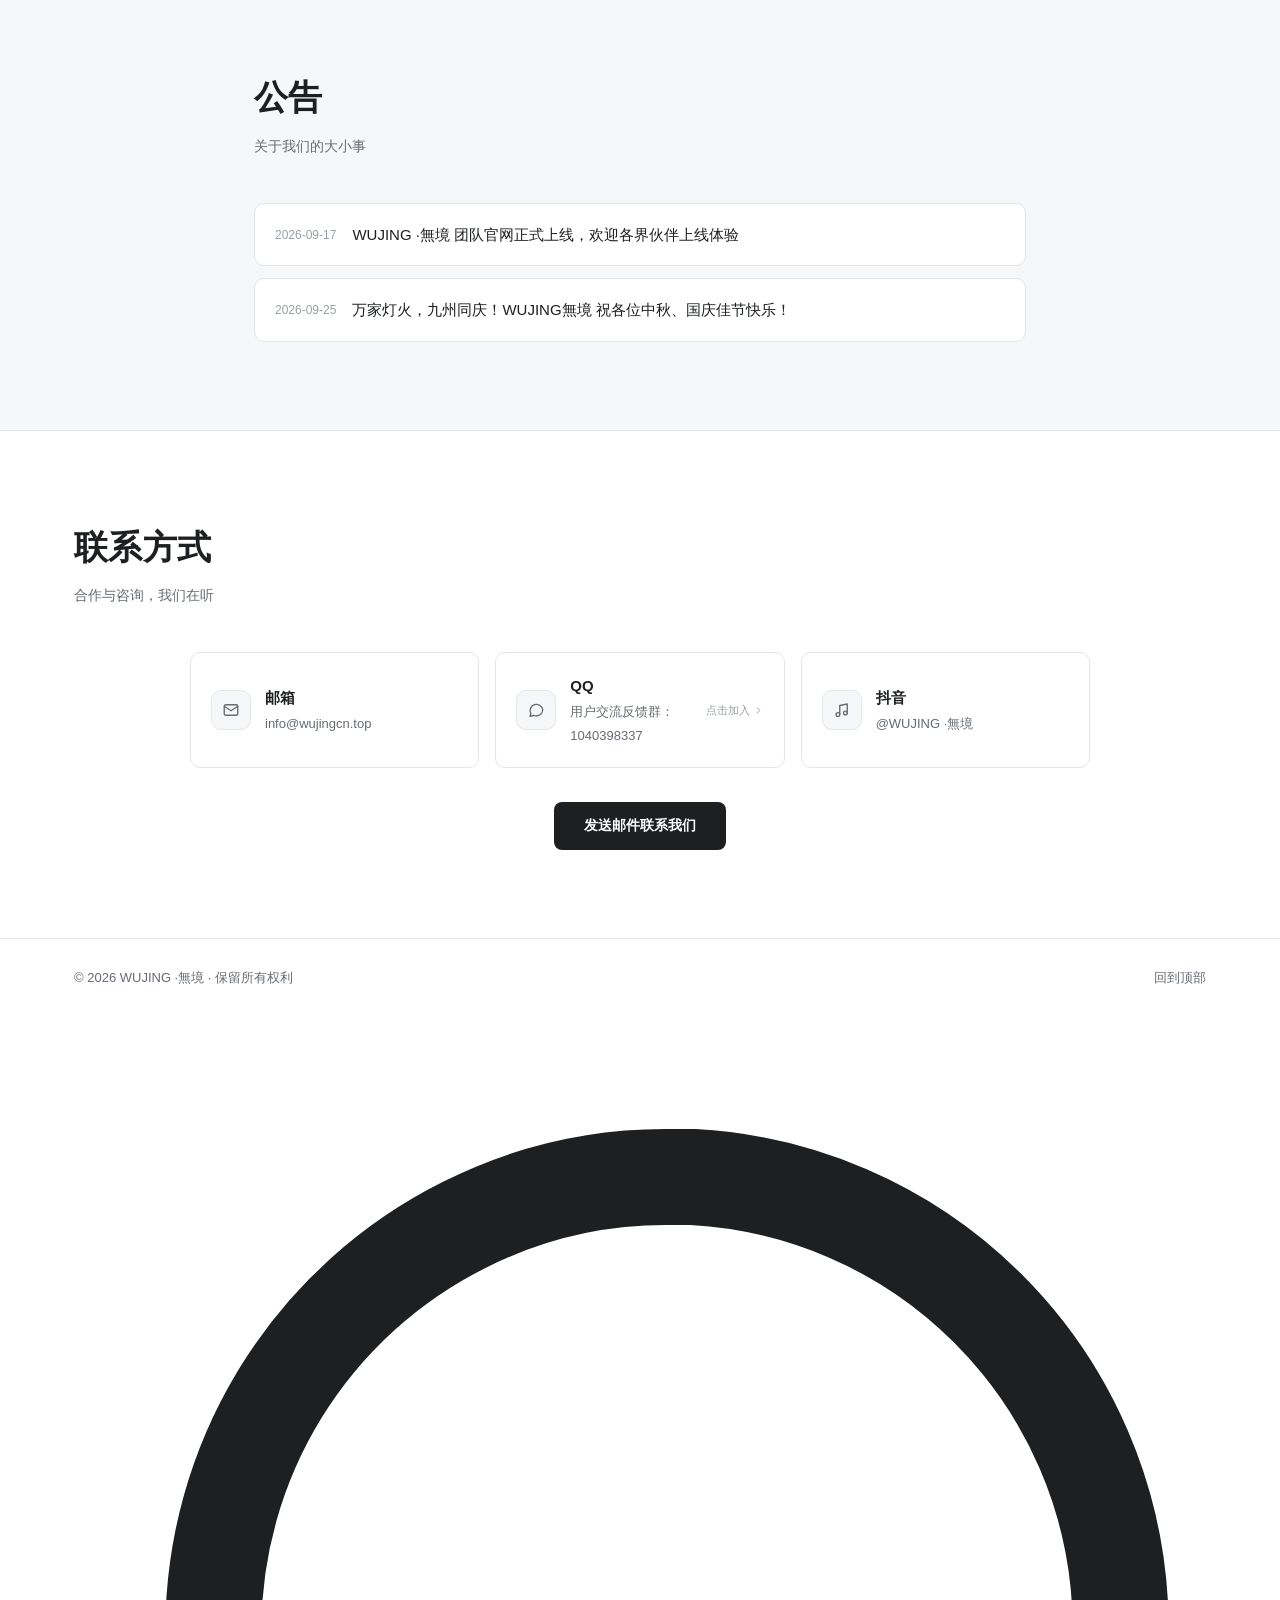
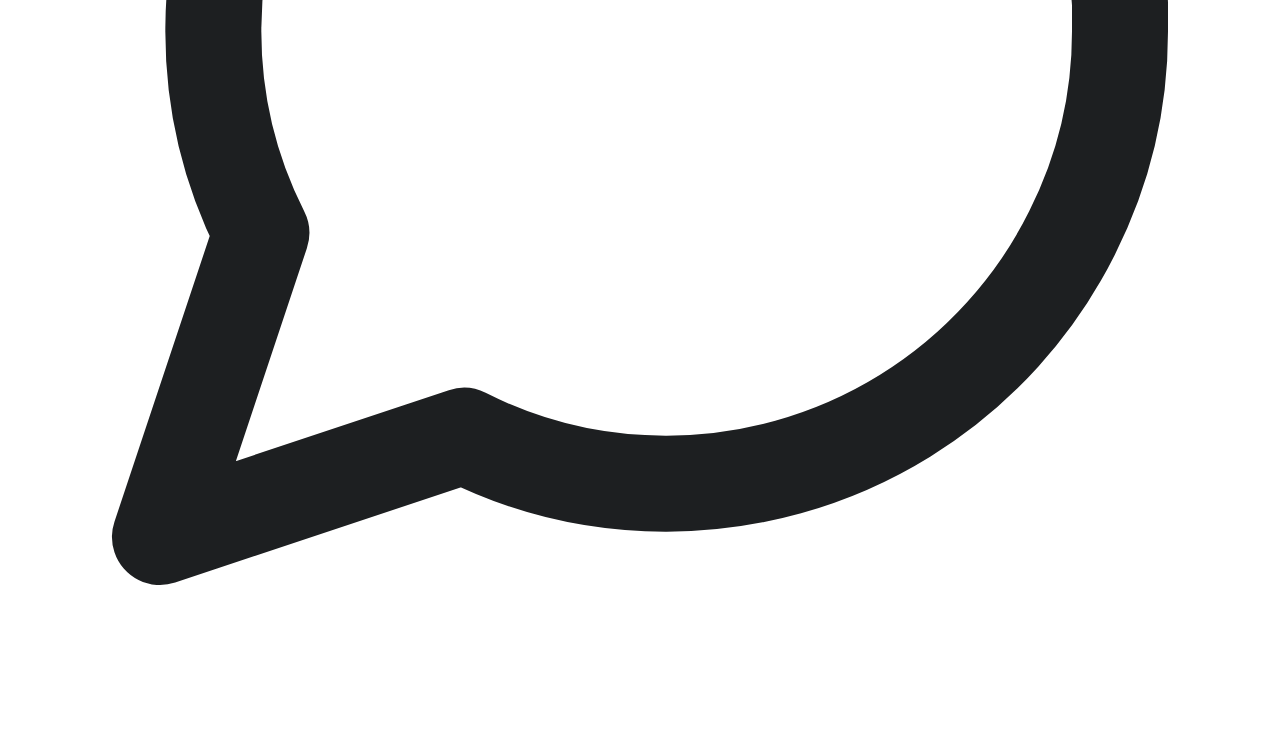
==== commit e588dfad: "index.html" ====
--- a/index.html
+++ b/index.html
@@ -41,14 +41,17 @@
 
   <!-- ============================================================
        顶部导航栏（如需调整导航项文字，改下面 .nav-link 里的中文即可）
+       注意：这里故意不用 .container——它的 1180px 最大宽度会把导航栏
+       撑得很宽（参考的 DeepSeek 官网导航是一条约 660px 的窄胶囊）。
+       导航栏宽度由 style.css 的 .header-inner（width: min(660px, 100%)）控制。
        ============================================================ -->
   <header class="site-header">
-    <div class="container header-inner">
+    <div class="header-inner">
       <!-- 左侧：团队商标
            ★ 更换商标图：把新图片放进 assets/ 文件夹并命名为 logo.jpeg，
              或直接修改下方 src 的文件名即可 -->
       <a href="#home" class="logo" aria-label="返回首页">
-        <img src="assets/logo.jpeg" alt="WUJING ·無境" class="logo-img">
+        <img src="assets/logo.png" alt="WUJING ·無境" class="logo-img">
       </a>
 
       <!-- 中间：导航链接（电脑端横排，移动端折叠为汉堡菜单，由 script.js 控制） -->
@@ -94,7 +97,7 @@
       <div class="container">
         <!-- 主视觉：商标图（替代原大标题文字）。用 reveal 过渡错峰入场，不能加 CSS animation（会破坏 mix-blend-mode 抠图，见交接说明第 6 条） -->
         <h1 class="hero-logo reveal">
-          <img src="assets/logo.jpeg" alt="WUJING ·無境">
+          <img src="assets/logo.png" alt="WUJING ·無境">
         </h1>
         <p class="hero-tagline reveal reveal-right" style="transition-delay: 0.12s">综合创作团队，业务覆盖视频宣发、网页制作等多类项目</p>
         <div class="hero-services reveal reveal-left" style="transition-delay: 0.24s">
@@ -260,12 +263,8 @@
           </a>
         </div>
 
-        <!-- 一键联系按钮：加入QQ交流群 + 发送邮件 -->
+        <!-- 一键联系按钮：发送邮件（加群入口已移到右侧悬浮工具栏第 1 个按钮） -->
         <div class="contact-cta reveal reveal-left">
-          <a class="btn btn-qq" href="https://qm.qq.com/cgi-bin/qm/qr?k=BEuS1qSnmSt6-jcE9arZcIktm2FINuJ1&amp;jump_from=webapi&amp;authKey=3SCsayGiLuiNjakJJwLGvFA+zNsJNa76bhTiC/HzdpK5VV6lnWRjrxRDzHFZt947" target="_blank" rel="noopener">
-            <svg viewBox="0 0 24 24" fill="none" stroke="currentColor" stroke-width="1.8" stroke-linecap="round" stroke-linejoin="round" aria-hidden="true"><path d="M21 11.5a8.4 8.4 0 0 1-9.3 8.4 8.9 8.9 0 0 1-3.2-.6L4 20.5l1.1-3.6A8.5 8.5 0 1 1 21 11.5z"></path></svg>
-            加入QQ交流群
-          </a>
           <a class="btn" href="mailto:info@wujingcn.top">发送邮件联系我们</a>
         </div>
       </div>
@@ -295,23 +294,64 @@
     </div>
   </div>
 
-  <!-- 背景音乐：右下角悬浮按钮，首次点击页面任意位置后自动开始播放 -->
-  <button class="music-toggle" id="musicToggle" aria-label="背景音乐开关" title="背景音乐">
-    <!-- 播放中：音符图标 -->
-    <svg class="music-icon icon-playing" viewBox="0 0 24 24" fill="none" stroke="currentColor" stroke-width="1.8" stroke-linecap="round" stroke-linejoin="round" aria-hidden="true">
-      <path d="M9 18V6l10-2v12"></path>
-      <circle cx="6.5" cy="18" r="2.5"></circle>
-      <circle cx="16.5" cy="16" r="2.5"></circle>
-    </svg>
-    <!-- 已暂停：音符加斜杠 -->
-    <svg class="music-icon icon-muted" viewBox="0 0 24 24" fill="none" stroke="currentColor" stroke-width="1.8" stroke-linecap="round" stroke-linejoin="round" aria-hidden="true">
-      <path d="M9 18V6l10-2v12"></path>
-      <circle cx="6.5" cy="18" r="2.5"></circle>
-      <circle cx="16.5" cy="16" r="2.5"></circle>
-      <line x1="3" y1="3" x2="21" y2="21"></line>
-    </svg>
-  </button>
+  <!-- ============================================================
+       右侧悬浮快捷工具栏（从上到下）：
+       ① QQ 交流群  ② 分享网站（复制链接）  ③ 背景音乐  ④ 回到顶部
+       ★ 调整按钮顺序 / 增删按钮改这里；
+         样式见 style.css「12.5 右侧悬浮工具栏」；
+         「回到顶部」只在页面向下滚动 400px 后出现（script.js 控制）；
+         背景音乐按钮的播放/暂停逻辑在 script.js 末尾「背景音乐」段。
+       ============================================================ -->
+  <div class="side-tools" aria-label="快捷工具栏">
+
+    <!-- ① QQ 交流群：新标签打开官方一键加群链接（气泡图标 = 聊天气泡） -->
+    <a class="tool-btn" href="https://qm.qq.com/cgi-bin/qm/qr?k=BEuS1qSnmSt6-jcE9arZcIktm2FINuJ1&amp;jump_from=webapi&amp;authKey=3SCsayGiLuiNjakJJwLGvFA+zNsJNa76bhTiC/HzdpK5VV6lnWRjrxRDzHFZt947" target="_blank" rel="noopener" aria-label="加入QQ交流群" title="QQ交流群">
+      <svg viewBox="0 0 24 24" fill="none" stroke="currentColor" stroke-width="1.8" stroke-linecap="round" stroke-linejoin="round" aria-hidden="true">
+        <path d="M21 11.5a8.38 8.38 0 0 1-.9 3.8 8.5 8.5 0 0 1-7.6 4.7 8.38 8.38 0 0 1-3.8-.9L3 21l1.9-5.7a8.38 8.38 0 0 1-.9-3.8 8.5 8.5 0 0 1 4.7-7.6 8.38 8.38 0 0 1 3.8-.9h.5a8.48 8.48 0 0 1 8 8v.5z"></path>
+      </svg>
+    </a>
+
+    <!-- ② 分享网站：复制官网链接到剪贴板 + 屏幕中央 toast 提示 -->
+    <button class="tool-btn" id="shareBtn" type="button" aria-label="复制网站链接" title="分享网站">
+      <svg viewBox="0 0 24 24" fill="none" stroke="currentColor" stroke-width="1.8" stroke-linecap="round" stroke-linejoin="round" aria-hidden="true">
+        <path d="M14 4h6v6"></path>
+        <path d="M20 4 11 13"></path>
+        <path d="M18 14.5V19a2 2 0 0 1-2 2H5a2 2 0 0 1-2-2V8a2 2 0 0 1 2-2h4.5"></path>
+      </svg>
+    </button>
+
+    <!-- ③ 背景音乐开关：即原右下角悬浮按钮，逻辑与图标均未改动，只并入悬浮栏；
+           首次点击页面任意位置后自动开始播放（见 script.js） -->
+    <button class="music-toggle" id="musicToggle" aria-label="背景音乐开关" title="背景音乐">
+      <!-- 播放中：音符图标 -->
+      <svg class="music-icon icon-playing" viewBox="0 0 24 24" fill="none" stroke="currentColor" stroke-width="1.8" stroke-linecap="round" stroke-linejoin="round" aria-hidden="true">
+        <path d="M9 18V6l10-2v12"></path>
+        <circle cx="6.5" cy="18" r="2.5"></circle>
+        <circle cx="16.5" cy="16" r="2.5"></circle>
+      </svg>
+      <!-- 已暂停：音符加斜杠 -->
+      <svg class="music-icon icon-muted" viewBox="0 0 24 24" fill="none" stroke="currentColor" stroke-width="1.8" stroke-linecap="round" stroke-linejoin="round" aria-hidden="true">
+        <path d="M9 18V6l10-2v12"></path>
+        <circle cx="6.5" cy="18" r="2.5"></circle>
+        <circle cx="16.5" cy="16" r="2.5"></circle>
+        <line x1="3" y1="3" x2="21" y2="21"></line>
+      </svg>
+    </button>
+
+    <!-- ④ 回到顶部：黑底白箭头，仅在页面向下滚动后出现（script.js 控制 .show） -->
+    <button class="tool-btn tool-top" id="toolTop" type="button" aria-label="回到顶部" title="回到顶部">
+      <svg viewBox="0 0 24 24" fill="none" stroke="currentColor" stroke-width="2" stroke-linecap="round" stroke-linejoin="round" aria-hidden="true">
+        <path d="M12 19V5"></path>
+        <path d="m5 12 7-7 7 7"></path>
+      </svg>
+    </button>
+  </div>
+
+  <!-- 背景音乐音源（不要移动 / 不要替换） -->
   <audio id="bgm" src="assets/bgm.mp3" loop preload="auto"></audio>
+
+  <!-- 复制链接提示条：由 script.js 控制 .show（内容居中显示，2 秒后自动隐藏） -->
+  <div class="copy-toast" id="copyToast" role="status" aria-live="polite"></div>
 
   <!-- 页面逻辑与数据配置（成员 / 项目 / 公告都在里面改） -->
   <script src="script.js"></script>
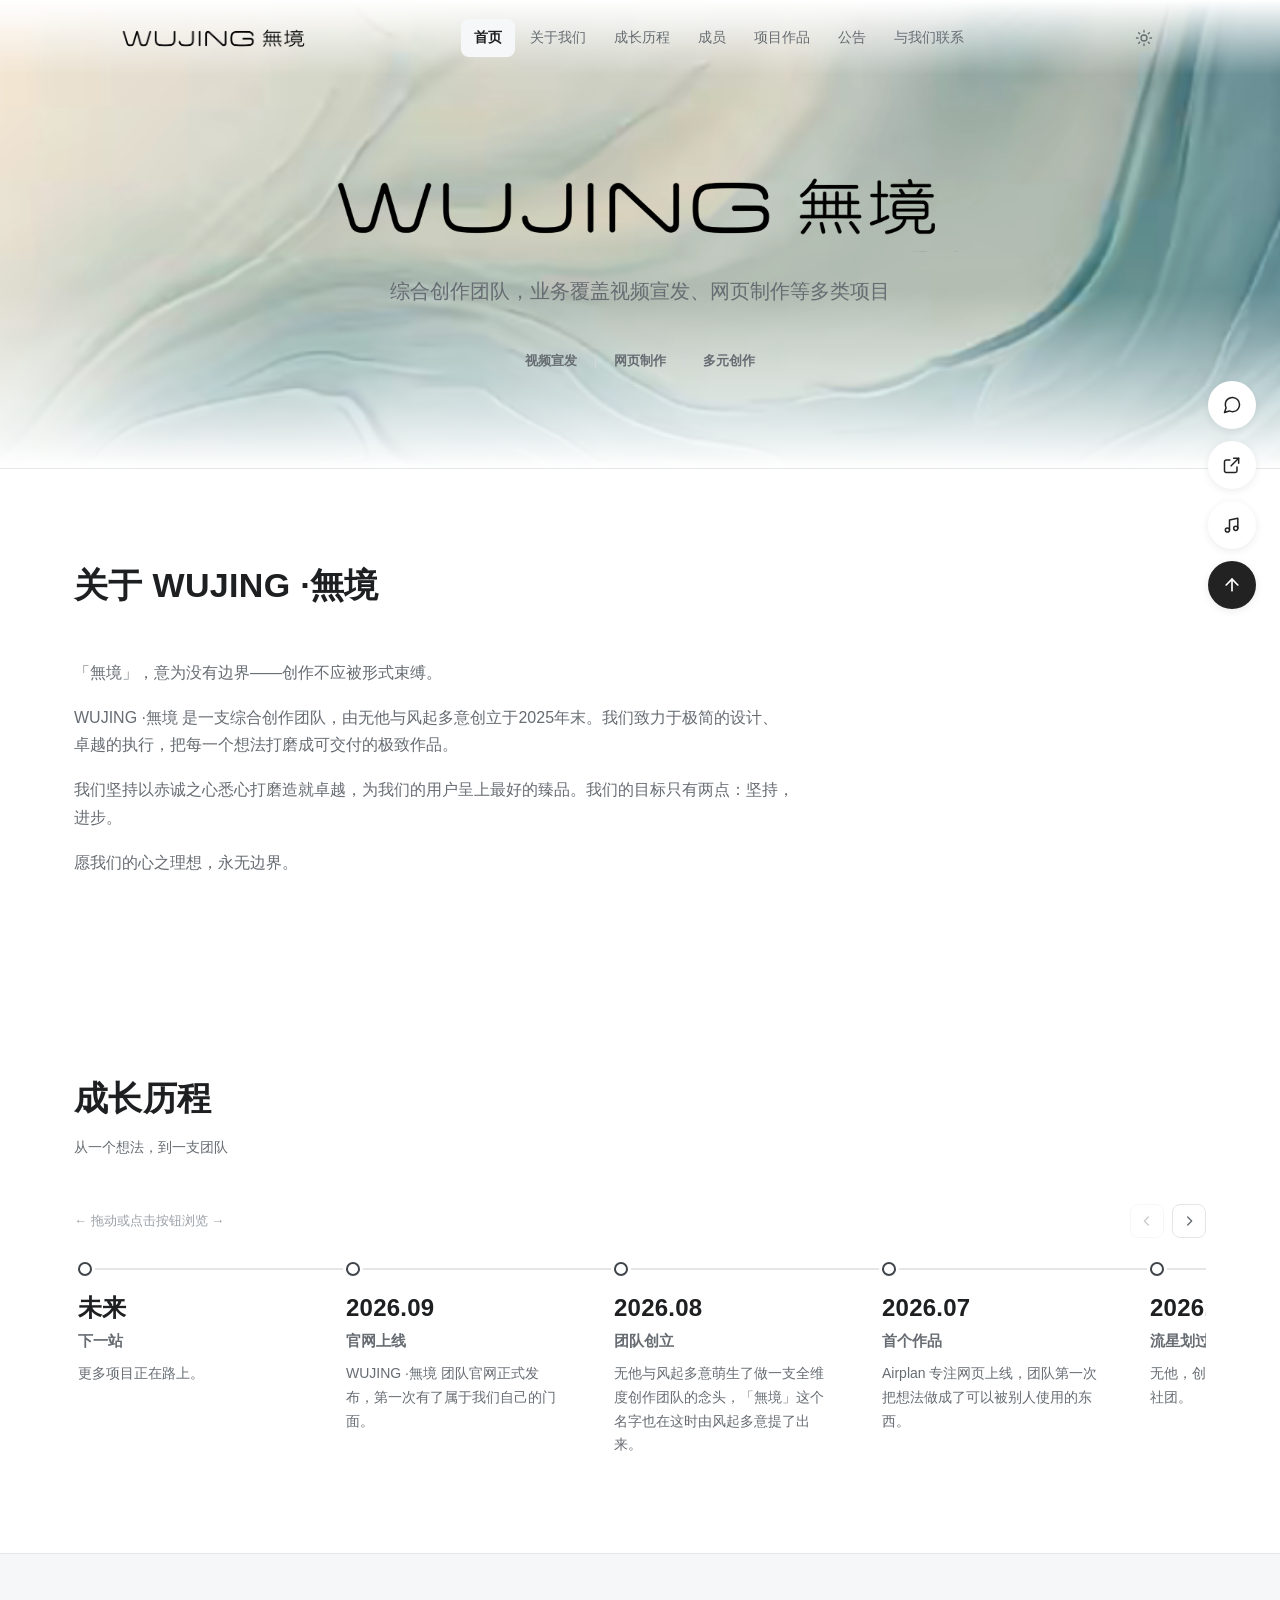
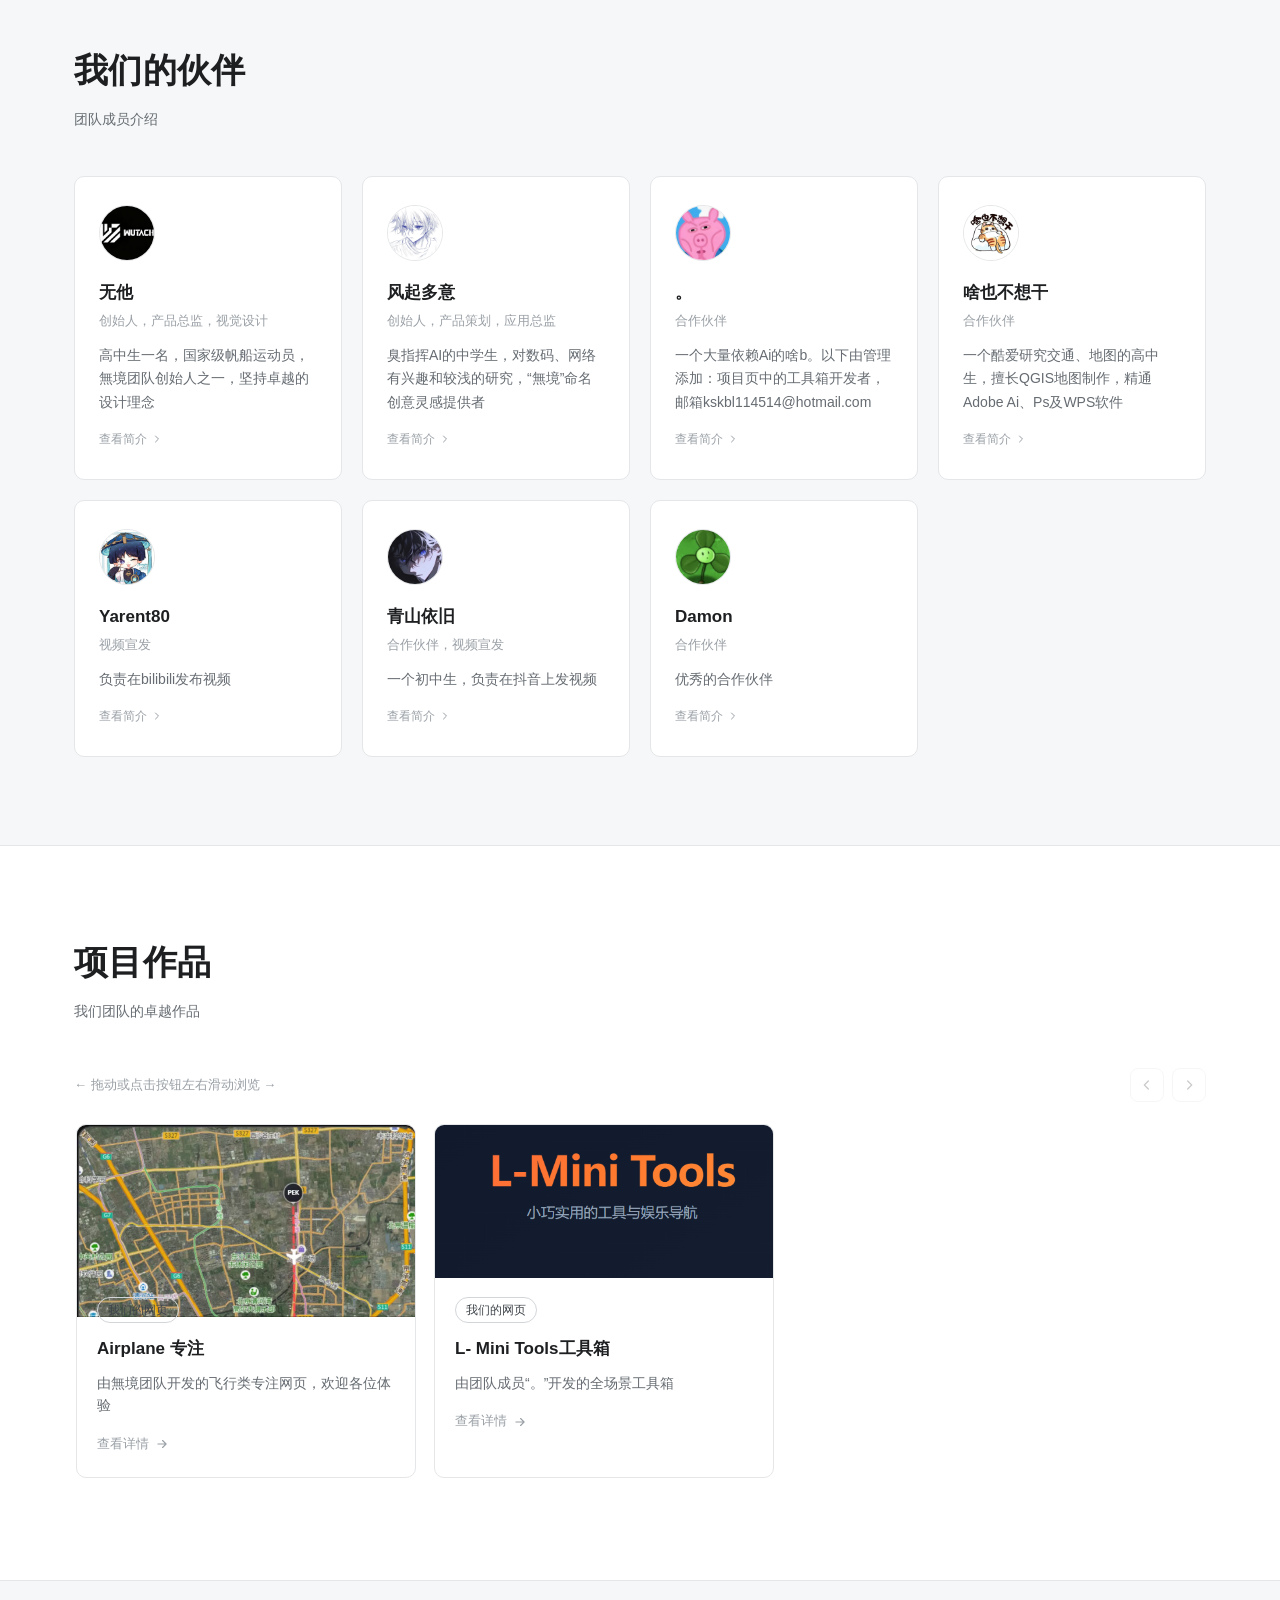
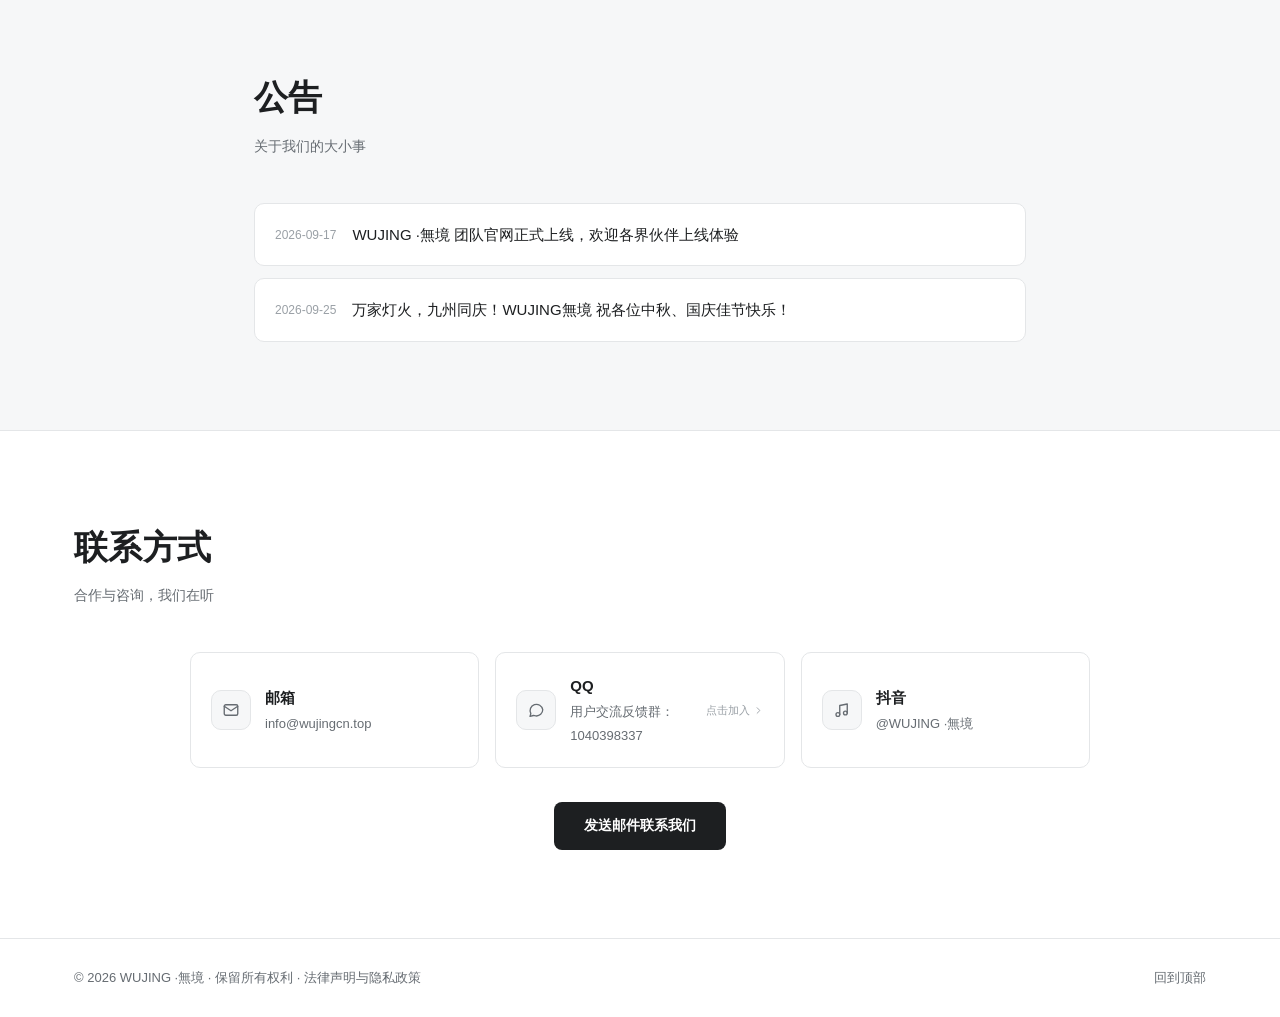
==== commit 22389a5d: "index.html" ====
--- a/index.html
+++ b/index.html
@@ -277,7 +277,7 @@
        ============================================================ -->
   <footer class="site-footer">
     <div class="container footer-inner">
-      <p>© <span id="year">2026</span> WUJING ·無境 · 保留所有权利</p>
+      <p>© <span id="year">2026</span> WUJING ·無境 · 保留所有权利 · <a href="legal.html">法律声明与隐私政策</a></p>
       <a href="#home" class="back-top">回到顶部</a>
     </div>
   </footer>
--- a/style.css
+++ b/style.css
@@ -105,10 +105,7 @@
   list-style: none;
 }
 
-/* 锚点定位时，为固定的顶部导航留出高度，避免标题被遮住 */
-section[id] {
-  scroll-margin-top: calc(var(--header-h) + 10px);
-}
+/* 锚点定位时，为固定的顶部导航留出高度，避免标题被遮住（样式在 04 节头部，与 .site-header 放一起） */
 
 /* ========== 03 布局容器 ========== */
 .container {
@@ -121,26 +118,84 @@
   max-width: 820px;
 }
 
-/* ========== 04 顶部导航 ========== */
+/* ========== 04 顶部导航 ==========
+   两状态（切换由 script.js 加 .scrolled 类，阈值 scrollY > 10）：
+   状态1（无 .scrolled）：全程 fixed 顶在页面最上方，完全透明、无阴影、无模糊，内容左右铺满；
+   状态2（.scrolled）：整体缩成一条居中窄胶囊（半透明 + 毛玻璃 + 轻阴影）。
+   ★ 透明态的 logo 靠 mix-blend-mode 抠白底，所以这里只改颜色/圆角/尺寸/位置，不碰混合模式。 */
 .site-header {
   position: fixed;
-  top: 0;
-  left: 0;
-  right: 0;
-  height: var(--header-h);
-  background: var(--header-bg);
-  -webkit-backdrop-filter: blur(12px);
-  backdrop-filter: blur(12px);
-  border-bottom: 1px solid var(--border);
+  top: 12px;
+  left: 50%;
+  transform: translateX(-50%);
+  width: calc(100% - 24px);
+  max-width: 1100px;
+  height: 52px;
+  padding: 0 28px;
+  border-radius: 999px;
+  background: transparent;
+  backdrop-filter: none;
+  -webkit-backdrop-filter: none;
+  box-shadow: none;
   z-index: 100;
-}
-
+  transition: background 0.35s ease, box-shadow 0.35s ease, backdrop-filter 0.35s ease;
+}
+
+/* 状态2：滚动后 —— 液态玻璃（高透版） */
+.site-header.scrolled {
+  background: linear-gradient(
+    180deg,
+    rgba(255, 255, 255, 0.25) 0%,
+    rgba(255, 255, 255, 0.1) 100%
+  );
+  backdrop-filter: blur(50px) saturate(2.4) brightness(1.1);
+  -webkit-backdrop-filter: blur(50px) saturate(2.4) brightness(1.1);
+  border: 1px solid rgba(255, 255, 255, 0.4);
+  box-shadow:
+    0 8px 32px rgba(0, 0, 0, 0.1),
+    inset 0 1px 0 rgba(255, 255, 255, 0.8),
+    inset 0 -1px 0 rgba(255, 255, 255, 0.15);
+}
+
+/* 深色模式 */
+html[data-theme="dark"] .site-header.scrolled {
+  background: linear-gradient(
+    180deg,
+    rgba(255, 255, 255, 0.08) 0%,
+    rgba(255, 255, 255, 0.02) 100%
+  );
+  border: 1px solid rgba(255, 255, 255, 0.1);
+  box-shadow:
+    0 8px 32px rgba(0, 0, 0, 0.4),
+    inset 0 1px 0 rgba(255, 255, 255, 0.15),
+    inset 0 -1px 0 rgba(255, 255, 255, 0.05);
+}
+
+/* 顶部锚点定位时，为固定的头部留出滚动余量，避免标题被胶囊遮住 */
+section[id] {
+  scroll-margin-top: calc(var(--header-h) + 10px);
+}
+
+/* 导航内容：状态1 与 .container 同宽（logo 左、链接右，和改之前一致）；
+   状态2 胶囊变窄，这里同步收到 1100px 上限内并让两端留出 0（padding 在 header 上） */
 .header-inner {
   height: 100%;
+  /* 容器宽度：状态1 与 .container（1180px）一致，所以「logo 左 / 链接右」的位置和改之前相同 */
+  max-width: 1180px;
+  margin: 0 auto;
+  padding: 0;
   display: flex;
   align-items: center;
   justify-content: space-between;
-  gap: 16px;
+  gap: 12px;
+  flex-wrap: nowrap;
+  min-width: 0;
+  overflow: hidden;
+}
+
+/* 胶囊自带 28px 内边距，内容占满 */
+.site-header .header-inner {
+  max-width: none;
 }
 
 /* 左侧团队商标 */
@@ -151,6 +206,8 @@
 }
 
 /* 商标图片：高度随导航栏固定，宽度自动等比
+   ★ 28px 是按「窄胶囊里放得下 7 个导航项」定的：它直接吃掉 193px 宽度，
+     调大之前先按 .header-inner 注释里的算式核一遍总宽，否则右侧按钮会被裁掉。
    浅色模式：multiply 混合让白色底与导航栏自然融合（只剩黑色文字）；
    深色模式：反相为「白字黑底」再 lighten 混合，黑底融入深色导航栏 */
 .logo-img {
@@ -170,13 +227,16 @@
   display: flex;
   align-items: center;
   gap: 2px;
-}
-
+  min-width: 0; /* 允许在窄屏幕上收缩 */
+}
+
+/* 导航项：恢复原始字号与内边距（胶囊上限 1100px，容得下 7 项 + 按钮） */
 .nav-link {
   padding: 7px 13px;
   border-radius: 8px;
   font-size: 14px;
   color: var(--text-2);
+  white-space: nowrap;
   transition: color 0.2s ease, background-color 0.2s ease;
 }
 
@@ -1019,44 +1079,151 @@
   color: var(--text);
 }
 
-/* ========== 12.5 背景音乐悬浮按钮 ==========
-   右下角小圆钮，不挡导航不挡内容；深浅色自动跟随变量。
-   交互逻辑见 script.js 末尾「背景音乐」段。 */
+/* ========== 12.5 右侧悬浮工具栏 ==========
+   竖排白色圆形按钮组（参考绿联官网右侧悬浮栏）：
+   ① QQ交流群 ② 分享网站 ③ 背景音乐 ④ 回到顶部。
+   整个栏 fixed 在右侧垂直居中，不挡导航、不压 Hero（Hero 未做任何改动）。
+   新增按钮：在 index.html 的 .side-tools 里加一个 .tool-btn 即可自动获得样式。 */
+.side-tools {
+  position: fixed;
+  right: 24px;
+  top: 55%;
+  transform: translateY(-50%);
+  display: flex;
+  flex-direction: column;
+  gap: 12px;
+  z-index: 200; /* 高于导航 100，低于弹窗遮罩 300 */
+}
+
+/* 栏内按钮统一样式：48px 圆形白底 + 轻阴影（第 4 个是原音乐按钮 .music-toggle） */
+.tool-btn,
 .music-toggle {
-  position: fixed;
-  right: 20px;
-  bottom: 20px;
-  width: 42px;
-  height: 42px;
+  width: 48px;
+  height: 48px;
   border-radius: 50%;
-  background: var(--surface);
-  border: 1px solid var(--border);
-  color: var(--text-2);
+  background: #fff;
+  color: #222;
   display: grid;
   place-items: center;
-  z-index: 200; /* 高于导航 100，悬浮在内容之上 */
-  transition: color 0.2s ease, border-color 0.2s ease, box-shadow 0.2s ease;
-}
-
+  box-shadow: 0 2px 8px rgba(0, 0, 0, 0.08);
+  transition: transform 0.2s ease, background-color 0.2s ease,
+              color 0.2s ease, box-shadow 0.2s ease,
+              opacity 0.25s ease, visibility 0.25s ease;
+}
+
+.tool-btn:hover,
 .music-toggle:hover {
-  color: var(--text);
-  border-color: var(--border-strong);
-  box-shadow: var(--shadow-sm);
-}
-
+  transform: translateY(-2px);
+  box-shadow: 0 4px 14px rgba(0, 0, 0, 0.14);
+}
+
+/* 键盘可达性：聚焦时给出清晰轮廓 */
+.tool-btn:focus-visible,
+.music-toggle:focus-visible {
+  outline: 2px solid #222;
+  outline-offset: 2px;
+}
+
+.tool-btn svg,
 .music-toggle svg {
-  width: 18px;
-  height: 18px;
-}
-
-/* 两种图标互斥：未播放显示「音符+斜杠」，播放中显示「音符」 */
+  width: 20px;
+  height: 20px;
+}
+
+/* 两种音乐图标互斥：未播放显示「音符+斜杠」，播放中显示「音符」
+   （显隐逻辑与 script.js 的 .playing 类配合，未作改动） */
 .music-toggle .icon-playing { display: none; }
 .music-toggle .icon-muted { display: block; }
 .music-toggle.playing .icon-playing { display: block; }
 .music-toggle.playing .icon-muted { display: none; }
 
-@media (max-width: 480px) {
-  .music-toggle { right: 14px; bottom: 14px; width: 38px; height: 38px; }
+/* ④ 回到顶部：唯一黑底白箭头按钮；默认隐藏（保留占位，避免出现时整栏跳动） */
+.tool-top {
+  background: #222;
+  color: #fff;
+  opacity: 0;
+  visibility: hidden;
+  pointer-events: none;
+}
+
+.tool-top.show {
+  opacity: 1;
+  visibility: visible;
+  pointer-events: auto;
+}
+
+/* 深色模式：白底按钮变深灰底 + 浅色图标；
+   第 4 个黑底按钮反过来变白底深图标，保持对比 */
+html[data-theme="dark"] .tool-btn,
+html[data-theme="dark"] .music-toggle {
+  background: #2d333b;
+  color: #e9ecef;
+  box-shadow: 0 2px 8px rgba(0, 0, 0, 0.35);
+}
+
+html[data-theme="dark"] .tool-btn:focus-visible,
+html[data-theme="dark"] .music-toggle:focus-visible {
+  outline-color: #e9ecef;
+}
+
+html[data-theme="dark"] .tool-top {
+  background: #fff;
+  color: #222;
+}
+
+/* 移动端：按钮缩小、更贴边，尽量不挡正文 */
+@media (max-width: 768px) {
+  .side-tools {
+    right: 12px;
+    gap: 10px;
+  }
+
+  .tool-btn,
+  .music-toggle {
+    width: 40px;
+    height: 40px;
+  }
+
+  .tool-btn svg,
+  .music-toggle svg {
+    width: 18px;
+    height: 18px;
+  }
+}
+
+/* ========== 12.6 复制链接提示条（toast） ==========
+   点击悬浮栏「分享网站」后在页面正中央弹出，2 秒后自动消失；
+   元素在 index.html body 末尾，深浅色自动适配。 */
+.copy-toast {
+  position: fixed;
+  left: 50%;
+  top: 50%;
+  transform: translate(-50%, -50%) scale(0.96);
+  z-index: 400; /* 浮在导航 / 悬浮栏 / 弹窗之上，保证提示可见 */
+  max-width: min(80vw, 460px);
+  padding: 12px 22px;
+  border-radius: 10px;
+  background: rgba(29, 31, 33, 0.94);
+  color: #fff;
+  font-size: 14px;
+  line-height: 1.6;
+  text-align: center;
+  word-break: break-all;
+  box-shadow: 0 10px 30px rgba(0, 0, 0, 0.18);
+  opacity: 0;
+  pointer-events: none;
+  transition: opacity 0.25s ease, transform 0.25s ease;
+}
+
+.copy-toast.show {
+  opacity: 1;
+  transform: translate(-50%, -50%) scale(1);
+}
+
+html[data-theme="dark"] .copy-toast {
+  background: rgba(45, 51, 59, 0.96);
+  color: #e9ecef;
+  border: 1px solid #3a3e42;
 }
 
 /* ========== 13 滚动渐显动画（仅在启用 JS 时生效） ========== */
@@ -1109,16 +1276,20 @@
     display: flex;
   }
 
+  /* 移动端下拉菜单：挂在 .site-header 上（header 是定位祖先）。
+     header 用的是 `padding: 10px 28px`（水平方向），所以左右各外扩 28px + 12px
+     才能和胶囊两端对齐；顶部的 8px 空隙再加 `padding-top: 10px`，共 18px */
   .main-nav {
     position: absolute;
-    top: var(--header-h);
-    left: 0;
-    right: 0;
+    top: calc(100% + 18px);
+    left: -40px;
+    right: -40px;
     flex-direction: column;
     align-items: stretch;
     gap: 2px;
     background: var(--bg);
-    border-bottom: 1px solid var(--border);
+    border: 1px solid var(--border);
+    border-radius: var(--radius);
     padding: 10px 16px 16px;
     display: none;
     box-shadow: var(--shadow-md);
@@ -1180,6 +1351,22 @@
 @media (max-width: 480px) {
   .container {
     padding: 0 18px;
+  }
+
+  /* 窄屏导航：状态1 内边距收窄到 18px，与上方 .container 对齐，避免导航把 logo 挤到换行 */
+  .site-header {
+    padding: 0 1.125rem;
+  }
+
+  /* 状态2 胶囊沿用规格值（12px 顶距、28px 内边距），只把两端留白收窄一点适配窄屏 */
+  .site-header.scrolled {
+    padding: 10px 18px;
+  }
+
+  /* 下拉菜单左右外扩量跟着 480px 下的水平内边距走（18px + 12px） */
+  .main-nav {
+    left: -30px;
+    right: -30px;
   }
 
   .logo-img {
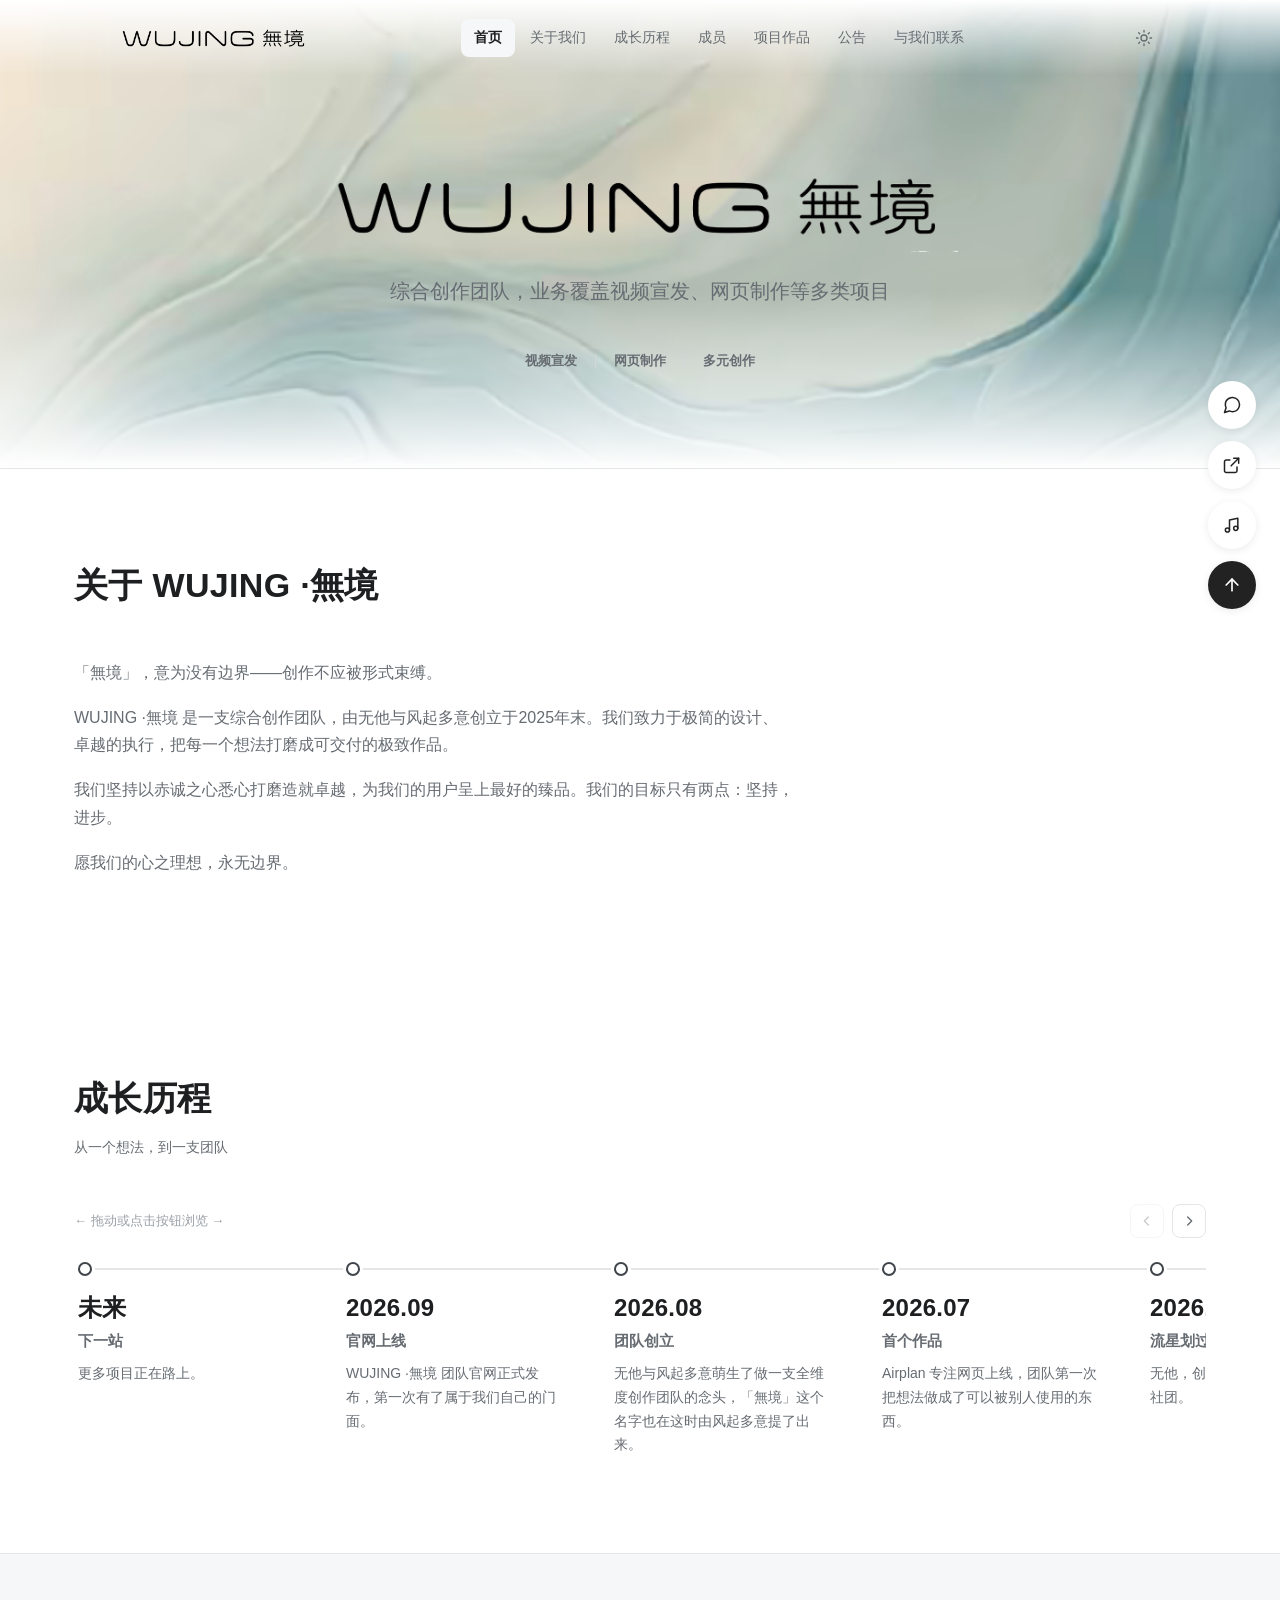
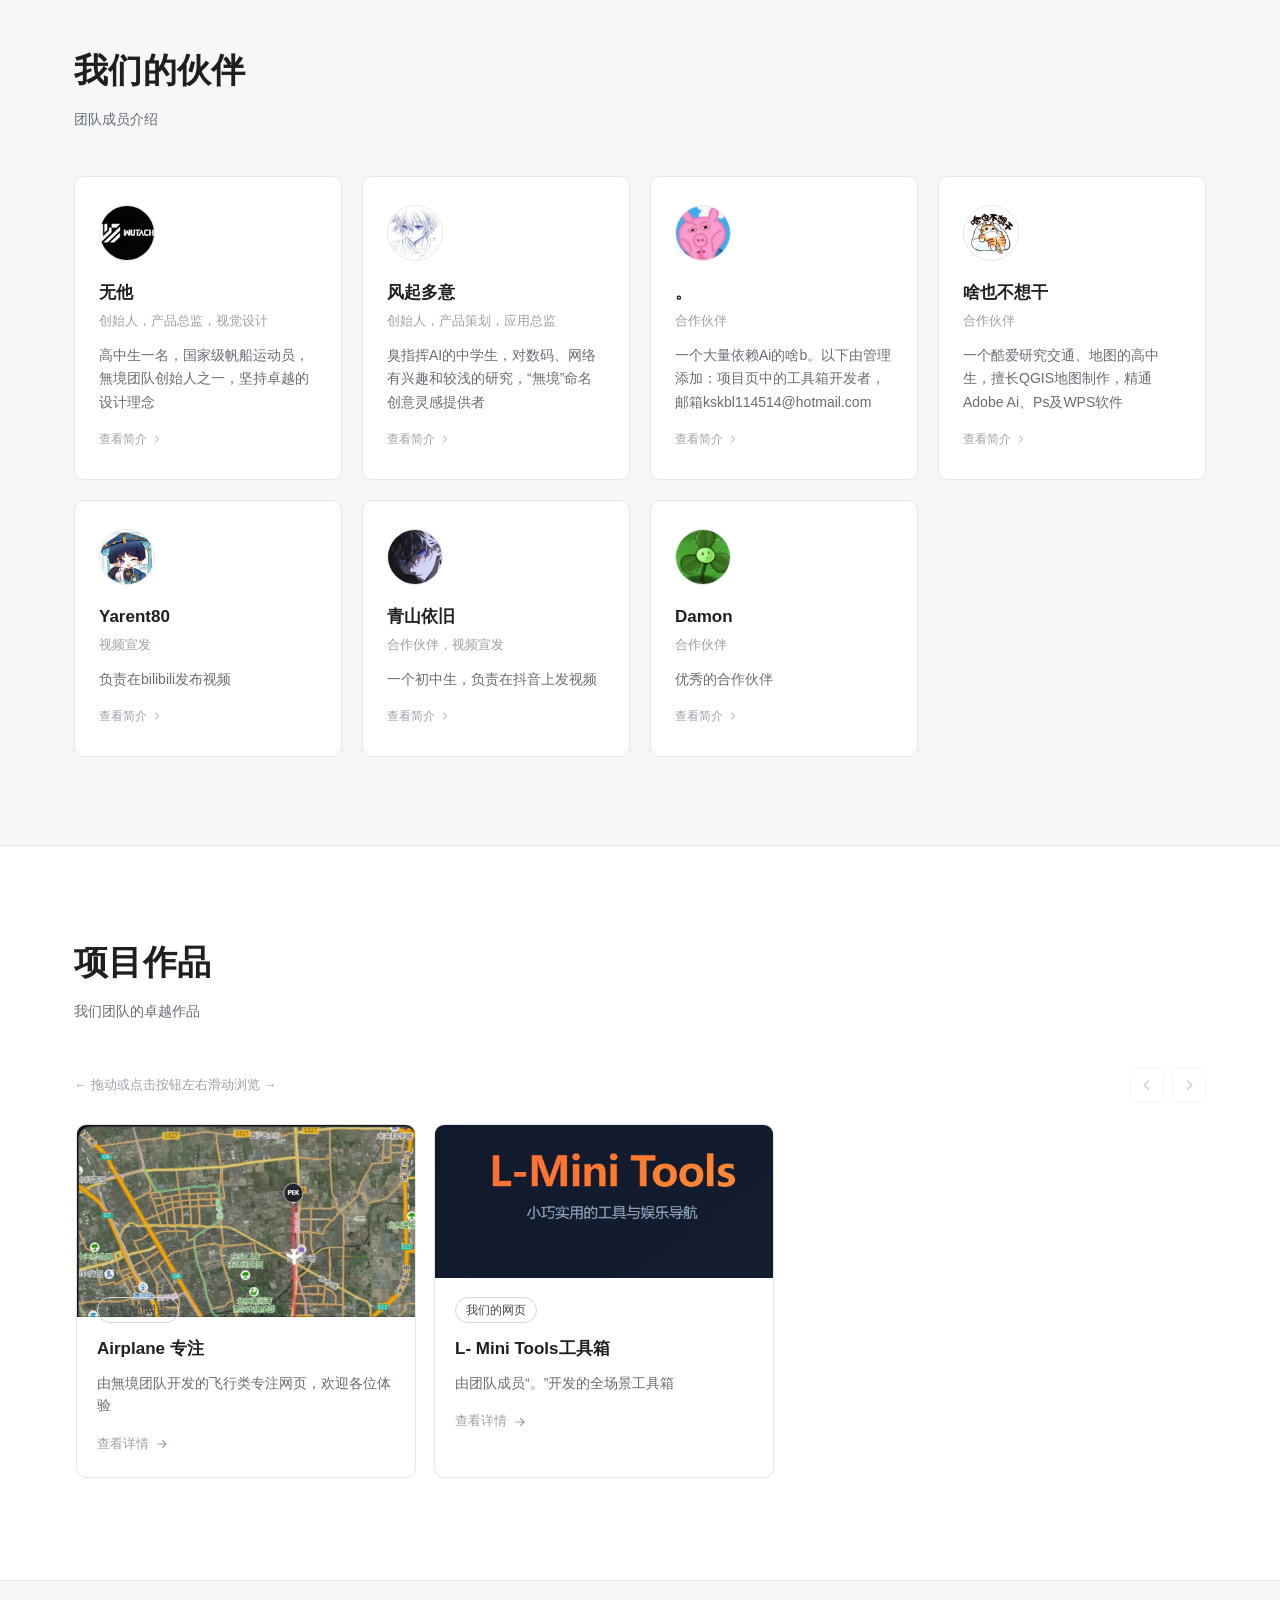
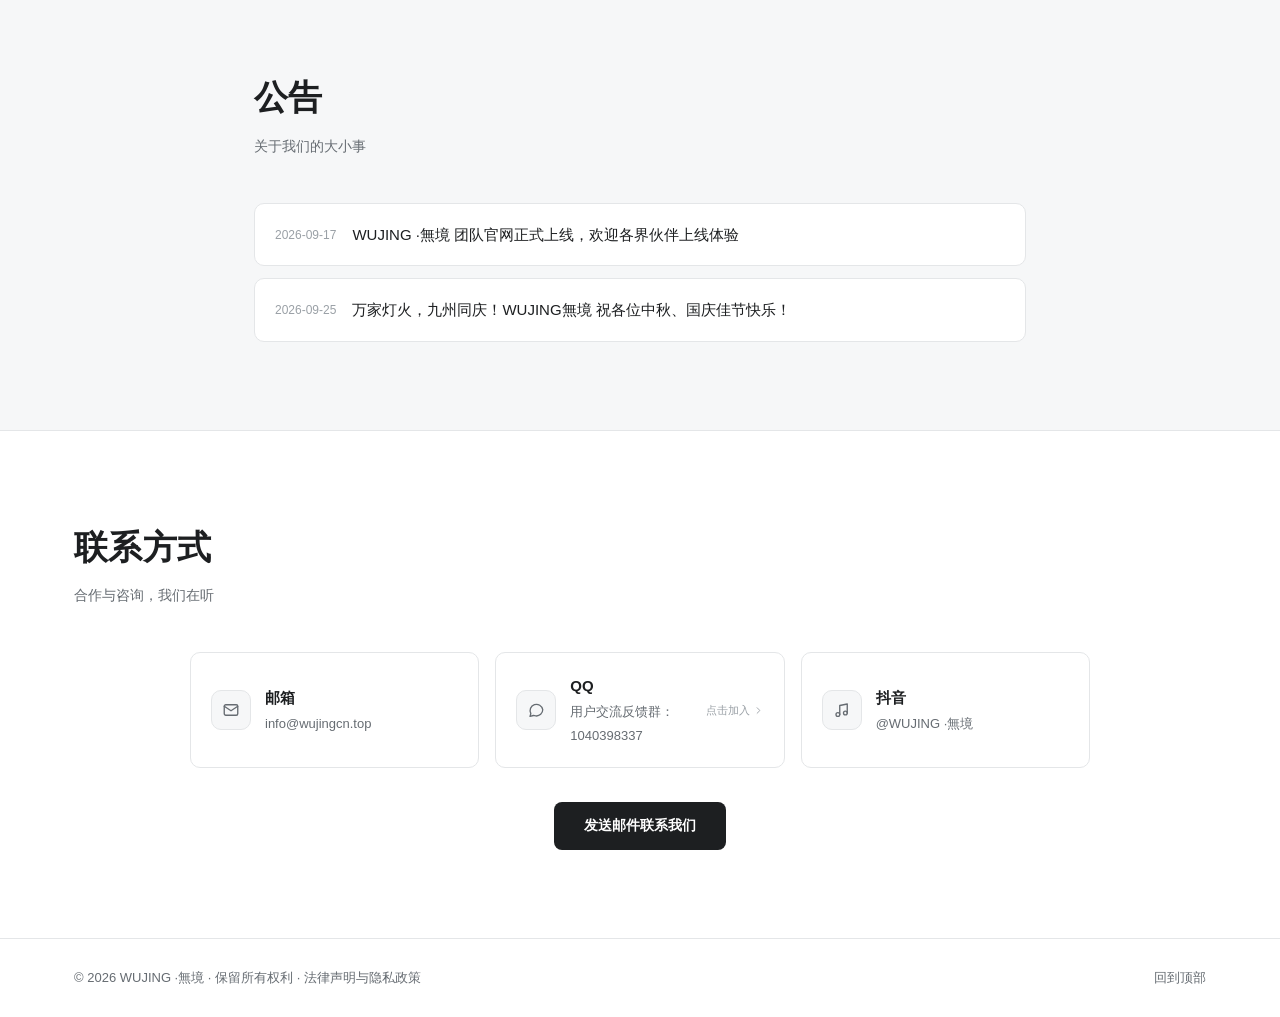
==== commit 10ac8097: "index.html" ====
--- a/index.html
+++ b/index.html
@@ -51,7 +51,7 @@
            ★ 更换商标图：把新图片放进 assets/ 文件夹并命名为 logo.jpeg，
              或直接修改下方 src 的文件名即可 -->
       <a href="#home" class="logo" aria-label="返回首页">
-        <img src="assets/logo.png" alt="WUJING ·無境" class="logo-img">
+        <img src="[data-uri]" alt="WUJING ·無境" class="logo-img">
       </a>
 
       <!-- 中间：导航链接（电脑端横排，移动端折叠为汉堡菜单，由 script.js 控制） -->
@@ -97,7 +97,7 @@
       <div class="container">
         <!-- 主视觉：商标图（替代原大标题文字）。用 reveal 过渡错峰入场，不能加 CSS animation（会破坏 mix-blend-mode 抠图，见交接说明第 6 条） -->
         <h1 class="hero-logo reveal">
-          <img src="assets/logo.png" alt="WUJING ·無境">
+          <img src="[data-uri]" alt="WUJING ·無境">
         </h1>
         <p class="hero-tagline reveal reveal-right" style="transition-delay: 0.12s">综合创作团队，业务覆盖视频宣发、网页制作等多类项目</p>
         <div class="hero-services reveal reveal-left" style="transition-delay: 0.24s">
--- a/style.css
+++ b/style.css
@@ -214,12 +214,10 @@
   height: 28px;
   width: auto;
   display: block;
-  mix-blend-mode: multiply;
 }
 
 html[data-theme="dark"] .logo-img {
   filter: invert(1);
-  mix-blend-mode: lighten;
 }
 
 /* 中间导航链接 */
@@ -396,13 +394,12 @@
 .hero-logo img {
   height: clamp(56px, 9vw, 92px);
   width: auto;
+  max-width: 100%;
   display: block;
-  mix-blend-mode: multiply;
 }
 
 html[data-theme="dark"] .hero-logo img {
   filter: invert(1);
-  mix-blend-mode: lighten;
 }
 
 .hero-tagline {
